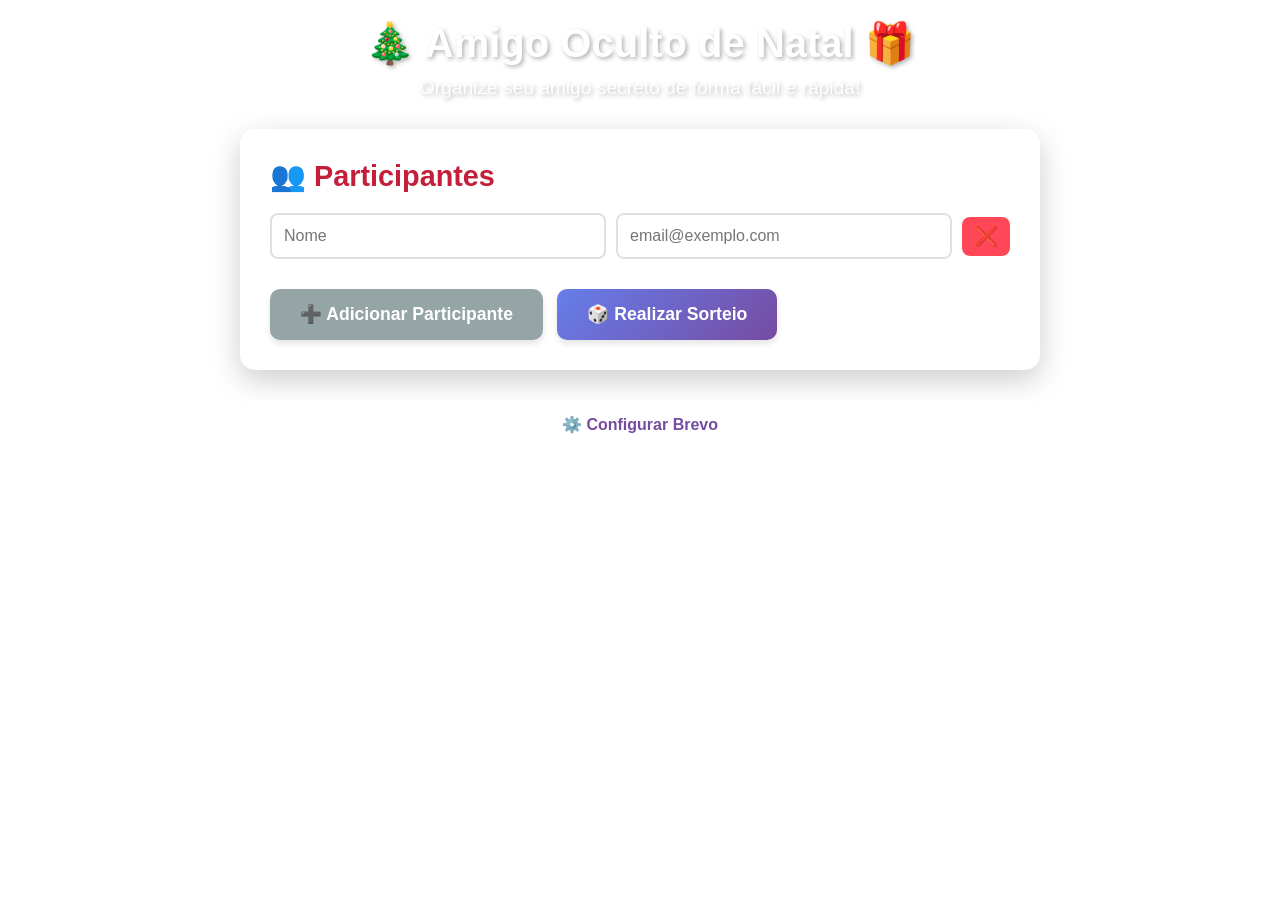
==== amigo-oculto-standalone.html @ e9dc9d1a "fix: Add configurable sender email to prevent Brevo rejection" ====
<!DOCTYPE html>
<html lang="pt-BR">
<head>
    <meta charset="UTF-8">
    <meta name="viewport" content="width=device-width, initial-scale=1.0">
    <title>🎅 Amigo Oculto Natal 2025</title>
    <style>
        * {
            margin: 0;
            padding: 0;
            box-sizing: border-box;
        }

        body {
            font-family: 'Segoe UI', Tahoma, Geneva, Verdana, sans-serif;
            background: linear-gradient(135deg, #667eea 0%, #764ba2 100%);
            min-height: 100vh;
            padding: 20px;
            background-image:
                radial-gradient(circle at 20% 50%, rgba(255, 255, 255, 0.1) 0%, transparent 50%),
                radial-gradient(circle at 80% 80%, rgba(255, 255, 255, 0.1) 0%, transparent 50%);
        }

        .container {
            max-width: 800px;
            margin: 0 auto;
        }

        header {
            text-align: center;
            color: white;
            margin-bottom: 30px;
            text-shadow: 2px 2px 4px rgba(0, 0, 0, 0.3);
        }

        header h1 {
            font-size: 2.5em;
            margin-bottom: 10px;
        }

        header p {
            font-size: 1.2em;
            opacity: 0.9;
        }

        .card {
            background: white;
            border-radius: 15px;
            padding: 30px;
            margin-bottom: 20px;
            box-shadow: 0 10px 30px rgba(0, 0, 0, 0.2);
        }

        .card h2 {
            color: #c41e3a;
            margin-bottom: 20px;
            font-size: 1.8em;
        }

        .info-text {
            color: #666;
            margin-bottom: 15px;
        }

        #participantes-lista {
            margin-bottom: 20px;
        }

        .participante-item {
            display: grid;
            grid-template-columns: 1fr 1fr auto;
            gap: 10px;
            margin-bottom: 10px;
            align-items: center;
        }

        .participante-item input {
            padding: 12px;
            border: 2px solid #e0e0e0;
            border-radius: 8px;
            font-size: 1em;
            transition: border-color 0.3s;
        }

        .participante-item input:focus {
            outline: none;
            border-color: #667eea;
        }

        .btn-remover {
            padding: 8px 12px;
            background: #ff4757;
            border: none;
            border-radius: 8px;
            cursor: pointer;
            font-size: 1.2em;
            transition: transform 0.2s;
        }

        .btn-remover:hover {
            transform: scale(1.1);
        }

        .btn {
            padding: 15px 30px;
            border: none;
            border-radius: 10px;
            font-size: 1.1em;
            font-weight: bold;
            cursor: pointer;
            margin-right: 10px;
            margin-top: 10px;
            transition: all 0.3s;
            box-shadow: 0 4px 6px rgba(0, 0, 0, 0.1);
        }

        .btn:hover {
            transform: translateY(-2px);
            box-shadow: 0 6px 12px rgba(0, 0, 0, 0.15);
        }

        .btn-primary {
            background: linear-gradient(135deg, #667eea 0%, #764ba2 100%);
            color: white;
        }

        .btn-secondary {
            background: #95a5a6;
            color: white;
        }

        .btn-success {
            background: linear-gradient(135deg, #11998e 0%, #38ef7d 100%);
            color: white;
        }

        #resultado-lista {
            background: #f8f9fa;
            border-radius: 10px;
            padding: 20px;
            margin-bottom: 20px;
        }

        .resultado-item {
            padding: 15px;
            margin-bottom: 10px;
            background: white;
            border-radius: 8px;
            border-left: 4px solid #c41e3a;
            box-shadow: 0 2px 4px rgba(0, 0, 0, 0.1);
        }

        .resultado-item strong {
            color: #c41e3a;
        }

        #status-lista {
            max-height: 400px;
            overflow-y: auto;
        }

        .status-item {
            padding: 10px;
            margin-bottom: 8px;
            border-radius: 8px;
            display: flex;
            align-items: center;
            gap: 10px;
        }

        .status-item.success {
            background: #d4edda;
            color: #155724;
        }

        .status-item.error {
            background: #f8d7da;
            color: #721c24;
        }

        .status-item.loading {
            background: #d1ecf1;
            color: #0c5460;
        }

        footer {
            margin-top: 30px;
            text-align: center;
        }

        details {
            background: rgba(255, 255, 255, 0.9);
            border-radius: 10px;
            padding: 15px;
        }

        summary {
            cursor: pointer;
            font-weight: bold;
            color: #764ba2;
            list-style: none;
        }

        summary::-webkit-details-marker {
            display: none;
        }

        .config-box {
            margin-top: 15px;
            text-align: left;
        }

        .config-box label {
            display: block;
            margin-bottom: 8px;
            font-weight: bold;
            color: #333;
        }

        .config-box input {
            width: 100%;
            padding: 12px;
            border: 2px solid #e0e0e0;
            border-radius: 8px;
            font-size: 1em;
        }

        .small-text {
            font-size: 0.85em;
            color: #666;
            margin-top: 10px;
        }

        .hidden {
            display: none;
        }

        .spinner {
            display: inline-block;
            width: 16px;
            height: 16px;
            border: 3px solid rgba(0, 0, 0, 0.1);
            border-radius: 50%;
            border-top-color: #667eea;
            animation: spin 1s ease-in-out infinite;
        }

        @keyframes spin {
            to { transform: rotate(360deg); }
        }

        @media (max-width: 600px) {
            .participante-item {
                grid-template-columns: 1fr;
            }

            header h1 {
                font-size: 2em;
            }

            .btn {
                width: 100%;
                margin-right: 0;
            }
        }
    </style>
</head>
<body>
    <div class="container">
        <header>
            <h1>🎄 Amigo Oculto de Natal 🎁</h1>
            <p>Organize seu amigo secreto de forma fácil e rápida!</p>
        </header>

        <section id="participantes-section" class="card">
            <h2>👥 Participantes</h2>
            <div id="participantes-lista">
                <div class="participante-item">
                    <input type="text" placeholder="Nome" class="input-nome" required>
                    <input type="email" placeholder="email@exemplo.com" class="input-email" required>
                    <button class="btn-remover" onclick="removerParticipante(this)">❌</button>
                </div>
            </div>
            <button id="btn-adicionar" class="btn btn-secondary" onclick="adicionarParticipante()">
                ➕ Adicionar Participante
            </button>
            <button id="btn-sortear" class="btn btn-primary" onclick="sortear()">
                🎲 Realizar Sorteio
            </button>
        </section>

        <section id="resultado-section" class="card hidden">
            <h2>🎯 Resultado do Sorteio</h2>
            <p class="info-text">Confira abaixo quem tirou quem:</p>
            <div id="resultado-lista"></div>
            <button id="btn-enviar" class="btn btn-success" onclick="enviarEmails()">
                📧 Enviar Emails para Todos
            </button>
            <button class="btn btn-secondary" onclick="novoSorteio()">
                🔄 Novo Sorteio
            </button>
        </section>

        <section id="status-section" class="card hidden">
            <h2>📬 Status do Envio</h2>
            <div id="status-lista"></div>
        </section>

        <footer>
            <details>
                <summary>⚙️ Configurar Brevo</summary>
                <div class="config-box">
                    <label for="brevo-api-key">Brevo API Key:</label>
                    <input type="text" id="brevo-api-key" placeholder="Cole sua API Key do Brevo aqui">

                    <label for="sender-email" style="margin-top: 15px;">Email Remetente (seu email validado no Brevo):</label>
                    <input type="email" id="sender-email" placeholder="seu-email@gmail.com">

                    <label for="sender-name" style="margin-top: 15px;">Nome do Remetente:</label>
                    <input type="text" id="sender-name" placeholder="Amigo Oculto de Natal" value="Amigo Oculto">

                    <p class="small-text">
                        <strong>Como configurar:</strong><br>
                        1. Acesse <a href="https://app.brevo.com/settings/keys/api" target="_blank">Brevo API Keys</a> e crie uma chave<br>
                        2. Use SEU email (o mesmo da conta Brevo) como remetente<br>
                        3. Tudo será salvo localmente no navegador
                    </p>
                </div>
            </details>
        </footer>
    </div>

    <script>
        // Estado global
        let participantes = [];
        let resultadoSorteio = [];

        // API Key do Brevo - Configurar na interface
        let BREVO_API_KEY = '';

        function adicionarParticipante() {
            const lista = document.getElementById('participantes-lista');
            const novoItem = document.createElement('div');
            novoItem.className = 'participante-item';
            novoItem.innerHTML = `
                <input type="text" placeholder="Nome" class="input-nome" required>
                <input type="email" placeholder="email@exemplo.com" class="input-email" required>
                <button class="btn-remover" onclick="removerParticipante(this)">❌</button>
            `;
            lista.appendChild(novoItem);
        }

        function removerParticipante(botao) {
            const lista = document.getElementById('participantes-lista');
            const items = lista.getElementsByClassName('participante-item');
            if (items.length > 1) {
                botao.parentElement.remove();
            } else {
                alert('Você precisa de pelo menos um participante!');
            }
        }

        function coletarParticipantes() {
            const items = document.querySelectorAll('.participante-item');
            const participantes = [];
            const emailsVistos = new Set();

            for (let item of items) {
                const nome = item.querySelector('.input-nome').value.trim();
                const email = item.querySelector('.input-email').value.trim().toLowerCase();

                if (!nome || !email) {
                    alert('Por favor, preencha todos os campos de nome e email!');
                    return null;
                }

                if (!validarEmail(email)) {
                    alert(`Email inválido: ${email}`);
                    return null;
                }

                if (emailsVistos.has(email)) {
                    alert(`Email duplicado: ${email}`);
                    return null;
                }

                emailsVistos.add(email);
                participantes.push({ nome, email });
            }

            if (participantes.length < 3) {
                alert('Você precisa de pelo menos 3 participantes para o amigo oculto!');
                return null;
            }

            return participantes;
        }

        function validarEmail(email) {
            const regex = /^[^\s@]+@[^\s@]+\.[^\s@]+$/;
            return regex.test(email);
        }

        function realizarSorteio(participantes) {
            const n = participantes.length;
            let tentativas = 0;
            const maxTentativas = 100;

            while (tentativas < maxTentativas) {
                const embaralhado = [...participantes];

                for (let i = embaralhado.length - 1; i > 0; i--) {
                    const j = Math.floor(Math.random() * (i + 1));
                    [embaralhado[i], embaralhado[j]] = [embaralhado[j], embaralhado[i]];
                }

                let valido = true;
                for (let i = 0; i < n; i++) {
                    if (participantes[i].email === embaralhado[i].email) {
                        valido = false;
                        break;
                    }
                }

                if (valido) {
                    const resultado = [];
                    for (let i = 0; i < n; i++) {
                        resultado.push({
                            pessoa: participantes[i],
                            amigoOculto: embaralhado[i]
                        });
                    }
                    return resultado;
                }

                tentativas++;
            }

            const resultado = [];
            for (let i = 0; i < n; i++) {
                resultado.push({
                    pessoa: participantes[i],
                    amigoOculto: participantes[(i + 1) % n]
                });
            }
            return resultado;
        }

        function sortear() {
            participantes = coletarParticipantes();
            if (!participantes) return;

            resultadoSorteio = realizarSorteio(participantes);
            exibirResultado();

            document.getElementById('participantes-section').classList.add('hidden');
            document.getElementById('resultado-section').classList.remove('hidden');
        }

        function exibirResultado() {
            const resultadoDiv = document.getElementById('resultado-lista');
            resultadoDiv.innerHTML = '';

            resultadoSorteio.forEach((par, index) => {
                const item = document.createElement('div');
                item.className = 'resultado-item';
                item.innerHTML = `
                    <strong>${par.pessoa.nome}</strong> (${par.pessoa.email})
                    → tirou →
                    <strong>${par.amigoOculto.nome}</strong>
                `;
                resultadoDiv.appendChild(item);
            });
        }

        function novoSorteio() {
            document.getElementById('resultado-section').classList.add('hidden');
            document.getElementById('status-section').classList.add('hidden');
            document.getElementById('participantes-section').classList.remove('hidden');
            resultadoSorteio = [];
        }

        function gerarEmailHTML(nomePessoa, nomeAmigoOculto) {
            return `
<!DOCTYPE html>
<html>
<head>
    <meta charset="UTF-8">
    <style>
        body {
            font-family: Arial, sans-serif;
            background: linear-gradient(135deg, #667eea 0%, #764ba2 100%);
            margin: 0;
            padding: 20px;
        }
        .container {
            max-width: 600px;
            margin: 0 auto;
            background: white;
            border-radius: 15px;
            padding: 40px;
            box-shadow: 0 10px 30px rgba(0, 0, 0, 0.2);
        }
        .header {
            text-align: center;
            margin-bottom: 30px;
        }
        .header h1 {
            color: #c41e3a;
            font-size: 2.5em;
            margin: 0;
        }
        .icon-line {
            font-size: 3em;
            margin: 20px 0;
        }
        .content {
            text-align: center;
            font-size: 1.2em;
            line-height: 1.6;
            color: #333;
        }
        .amigo-nome {
            font-size: 2em;
            color: #c41e3a;
            font-weight: bold;
            margin: 30px 0;
            padding: 20px;
            background: #f8f9fa;
            border-radius: 10px;
            border: 3px dashed #c41e3a;
        }
        .footer {
            margin-top: 40px;
            text-align: center;
            color: #666;
            font-size: 0.9em;
            border-top: 2px solid #f0f0f0;
            padding-top: 20px;
        }
        .decoracao {
            text-align: center;
            font-size: 2em;
            margin: 20px 0;
        }
    </style>
</head>
<body>
    <div class="container">
        <div class="header">
            <div class="icon-line">🎅 🎄 🎁</div>
            <h1>Amigo Oculto de Natal!</h1>
        </div>

        <div class="content">
            <p>Olá, <strong>${nomePessoa}</strong>!</p>
            <p>O sorteio do Amigo Oculto foi realizado!</p>
            <p>A pessoa que você tirou é:</p>

            <div class="amigo-nome">
                🎁 ${nomeAmigoOculto} 🎁
            </div>

            <p>Prepare um presente especial e mantenha o segredo!</p>
            <p>Boas festas e boa sorte! ✨</p>
        </div>

        <div class="decoracao">⭐ 🎄 ⭐ 🎄 ⭐</div>

        <div class="footer">
            <p>Este é um email automático do sistema de Amigo Oculto.</p>
            <p>Feliz Natal! 🎅</p>
        </div>
    </div>
</body>
</html>
            `;
        }

        async function enviarEmails() {
            // Pega a chave do campo ou do localStorage
            let apiKey = document.getElementById('brevo-api-key').value.trim();

            if (!apiKey) {
                apiKey = localStorage.getItem('brevo_api_key') || '';
            }

            if (!apiKey) {
                alert('⚠️ Por favor, configure sua API Key do Brevo antes de enviar os emails!\n\nClique em "Configurações Brevo API" no rodapé e cole sua chave.');
                return;
            }

            // Salva a chave para próximas vezes
            localStorage.setItem('brevo_api_key', apiKey);

            document.getElementById('status-section').classList.remove('hidden');
            const statusDiv = document.getElementById('status-lista');
            statusDiv.innerHTML = '';

            const btnEnviar = document.getElementById('btn-enviar');
            btnEnviar.disabled = true;
            btnEnviar.textContent = '📧 Enviando...';

            for (let par of resultadoSorteio) {
                const statusItem = document.createElement('div');
                statusItem.className = 'status-item loading';
                statusItem.innerHTML = `<span class="spinner"></span> Enviando para ${par.pessoa.nome}...`;
                statusDiv.appendChild(statusItem);

                try {
                    await enviarEmailBrevo(apiKey, par.pessoa, par.amigoOculto);
                    statusItem.className = 'status-item success';
                    statusItem.innerHTML = `✅ Email enviado com sucesso para ${par.pessoa.nome} (${par.pessoa.email})`;
                } catch (error) {
                    statusItem.className = 'status-item error';
                    statusItem.innerHTML = `❌ Erro ao enviar para ${par.pessoa.nome}: ${error.message}`;
                }

                await new Promise(resolve => setTimeout(resolve, 500));
            }

            btnEnviar.disabled = false;
            btnEnviar.textContent = '✅ Emails Enviados!';
        }

        async function enviarEmailBrevo(apiKey, pessoa, amigoOculto) {
            const emailHTML = gerarEmailHTML(pessoa.nome, amigoOculto.nome);

            // Pega email e nome do remetente configurados
            const senderEmail = document.getElementById('sender-email').value.trim() || localStorage.getItem('sender_email');
            const senderName = document.getElementById('sender-name').value.trim() || localStorage.getItem('sender_name') || 'Amigo Oculto';

            if (!senderEmail) {
                throw new Error('Configure o email remetente nas configurações!');
            }

            const payload = {
                sender: {
                    name: senderName,
                    email: senderEmail
                },
                to: [{
                    email: pessoa.email,
                    name: pessoa.nome
                }],
                subject: "🎅 Seu Amigo Oculto foi sorteado!",
                htmlContent: emailHTML
            };

            const response = await fetch('https://api.brevo.com/v3/smtp/email', {
                method: 'POST',
                headers: {
                    'accept': 'application/json',
                    'api-key': apiKey,
                    'content-type': 'application/json'
                },
                body: JSON.stringify(payload)
            });

            if (!response.ok) {
                const error = await response.json();
                throw new Error(error.message || 'Erro ao enviar email');
            }

            return response.json();
        }

        window.addEventListener('DOMContentLoaded', () => {
            console.log('🎄 App de Amigo Oculto carregado!');

            // Carrega configurações salvas
            const apiKeyInput = document.getElementById('brevo-api-key');
            const senderEmailInput = document.getElementById('sender-email');
            const senderNameInput = document.getElementById('sender-name');

            const savedKey = localStorage.getItem('brevo_api_key');
            const savedEmail = localStorage.getItem('sender_email');
            const savedName = localStorage.getItem('sender_name');

            if (apiKeyInput && savedKey) {
                apiKeyInput.value = savedKey;
                BREVO_API_KEY = savedKey;
            }

            if (senderEmailInput && savedEmail) {
                senderEmailInput.value = savedEmail;
            }

            if (senderNameInput && savedName) {
                senderNameInput.value = savedName;
            }

            // Salva quando o usuário digitar
            if (apiKeyInput) {
                apiKeyInput.addEventListener('blur', () => {
                    const newKey = apiKeyInput.value.trim();
                    if (newKey) {
                        localStorage.setItem('brevo_api_key', newKey);
                        BREVO_API_KEY = newKey;
                    }
                });
            }

            if (senderEmailInput) {
                senderEmailInput.addEventListener('blur', () => {
                    const email = senderEmailInput.value.trim();
                    if (email) localStorage.setItem('sender_email', email);
                });
            }

            if (senderNameInput) {
                senderNameInput.addEventListener('blur', () => {
                    const name = senderNameInput.value.trim();
                    if (name) localStorage.setItem('sender_name', name);
                });
            }
        });
    </script>
</body>
</html>
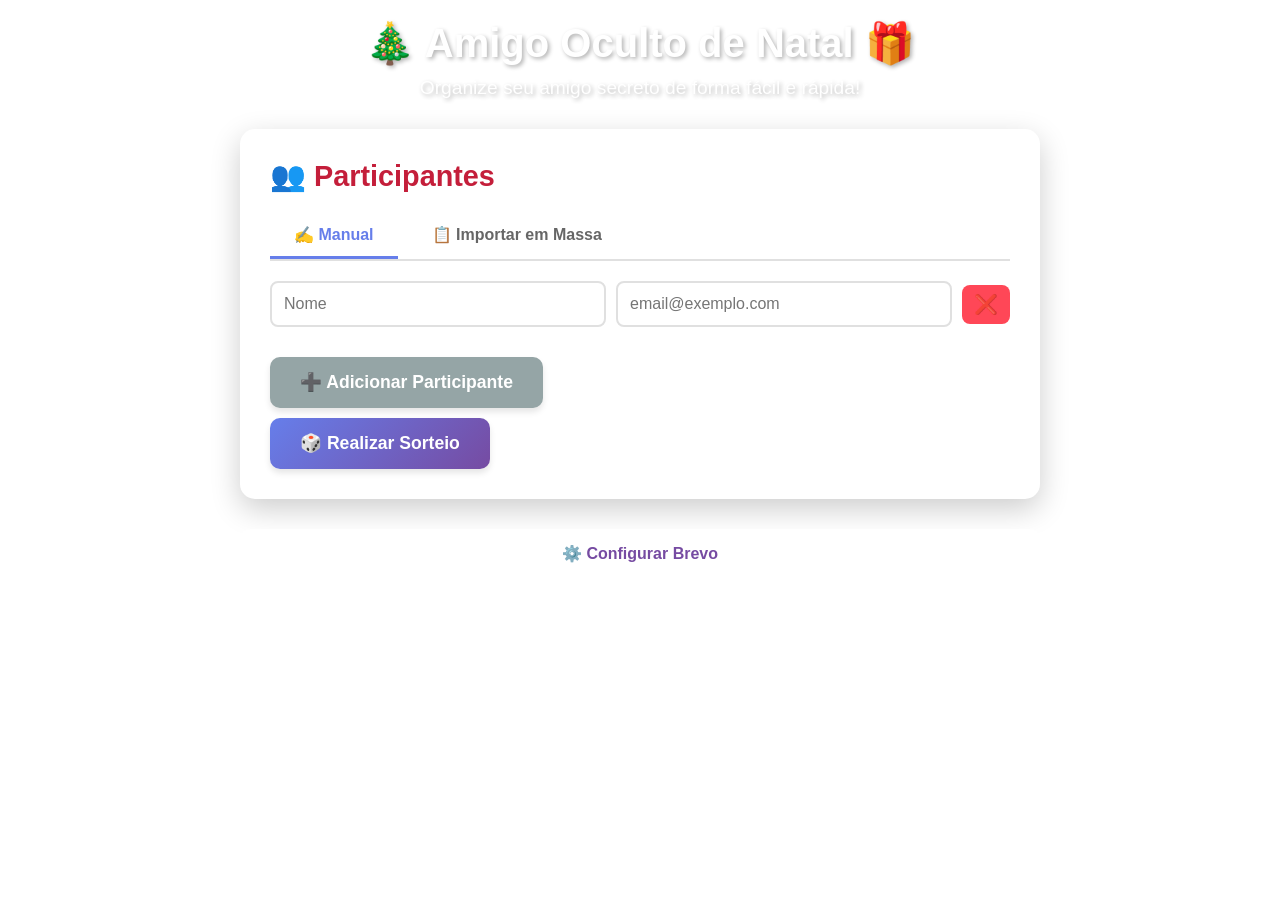
==== commit 065893b2: "feat: Add bulk import feature for participants - Add tabs to switch between manual and bulk import -" ====
--- a/amigo-oculto-standalone.html
+++ b/amigo-oculto-standalone.html
@@ -62,6 +62,67 @@
             margin-bottom: 15px;
         }
 
+        /* Abas */
+        .tabs {
+            display: flex;
+            gap: 10px;
+            margin-bottom: 20px;
+            border-bottom: 2px solid #e0e0e0;
+        }
+
+        .tab-btn {
+            padding: 12px 24px;
+            background: transparent;
+            border: none;
+            border-bottom: 3px solid transparent;
+            cursor: pointer;
+            font-size: 1em;
+            font-weight: 600;
+            color: #666;
+            transition: all 0.3s;
+        }
+
+        .tab-btn:hover {
+            color: #667eea;
+        }
+
+        .tab-btn.active {
+            color: #667eea;
+            border-bottom-color: #667eea;
+        }
+
+        .tab-content {
+            display: none;
+            animation: fadeIn 0.3s;
+        }
+
+        .tab-content.active {
+            display: block;
+        }
+
+        @keyframes fadeIn {
+            from { opacity: 0; transform: translateY(-10px); }
+            to { opacity: 1; transform: translateY(0); }
+        }
+
+        /* Importação em Massa */
+        #importacao-texto {
+            width: 100%;
+            padding: 15px;
+            border: 2px solid #e0e0e0;
+            border-radius: 8px;
+            font-size: 1em;
+            font-family: 'Courier New', monospace;
+            margin-bottom: 15px;
+            resize: vertical;
+            min-height: 200px;
+        }
+
+        #importacao-texto:focus {
+            outline: none;
+            border-color: #667eea;
+        }
+
         #participantes-lista {
             margin-bottom: 20px;
         }
@@ -274,16 +335,41 @@
 
         <section id="participantes-section" class="card">
             <h2>👥 Participantes</h2>
-            <div id="participantes-lista">
-                <div class="participante-item">
-                    <input type="text" placeholder="Nome" class="input-nome" required>
-                    <input type="email" placeholder="email@exemplo.com" class="input-email" required>
-                    <button class="btn-remover" onclick="removerParticipante(this)">❌</button>
+
+            <!-- Abas: Manual ou Em Massa -->
+            <div class="tabs">
+                <button class="tab-btn active" onclick="trocarAba('manual')">✍️ Manual</button>
+                <button class="tab-btn" onclick="trocarAba('massa')">📋 Importar em Massa</button>
+            </div>
+
+            <!-- Aba Manual -->
+            <div id="aba-manual" class="tab-content active">
+                <div id="participantes-lista">
+                    <div class="participante-item">
+                        <input type="text" placeholder="Nome" class="input-nome" required>
+                        <input type="email" placeholder="email@exemplo.com" class="input-email" required>
+                        <button class="btn-remover" onclick="removerParticipante(this)">❌</button>
+                    </div>
                 </div>
+                <button id="btn-adicionar" class="btn btn-secondary" onclick="adicionarParticipante()">
+                    ➕ Adicionar Participante
+                </button>
             </div>
-            <button id="btn-adicionar" class="btn btn-secondary" onclick="adicionarParticipante()">
-                ➕ Adicionar Participante
-            </button>
+
+            <!-- Aba Importar em Massa -->
+            <div id="aba-massa" class="tab-content">
+                <p class="info-text">
+                    Cole a lista de participantes abaixo. Use um dos formatos:<br>
+                    <strong>Formato 1:</strong> email@exemplo.com, Nome Completo<br>
+                    <strong>Formato 2:</strong> Nome Completo, email@exemplo.com<br>
+                    (Um participante por linha)
+                </p>
+                <textarea id="importacao-texto" placeholder="email@exemplo.com, João Silva&#10;maria@exemplo.com, Maria Santos&#10;pedro@exemplo.com, Pedro Oliveira" rows="10"></textarea>
+                <button class="btn btn-success" onclick="importarEmMassa()">
+                    📥 Importar Participantes
+                </button>
+            </div>
+
             <button id="btn-sortear" class="btn btn-primary" onclick="sortear()">
                 🎲 Realizar Sorteio
             </button>
@@ -357,6 +443,92 @@
                 botao.parentElement.remove();
             } else {
                 alert('Você precisa de pelo menos um participante!');
+            }
+        }
+
+        // Trocar entre abas
+        function trocarAba(aba) {
+            // Remove active de todos os botões e conteúdos
+            document.querySelectorAll('.tab-btn').forEach(btn => btn.classList.remove('active'));
+            document.querySelectorAll('.tab-content').forEach(content => content.classList.remove('active'));
+
+            // Ativa a aba selecionada
+            if (aba === 'manual') {
+                document.querySelector('.tab-btn:nth-child(1)').classList.add('active');
+                document.getElementById('aba-manual').classList.add('active');
+            } else {
+                document.querySelector('.tab-btn:nth-child(2)').classList.add('active');
+                document.getElementById('aba-massa').classList.add('active');
+            }
+        }
+
+        // Importar participantes em massa
+        function importarEmMassa() {
+            const texto = document.getElementById('importacao-texto').value.trim();
+
+            if (!texto) {
+                alert('Por favor, cole a lista de participantes no campo de texto!');
+                return;
+            }
+
+            const linhas = texto.split('\n').filter(linha => linha.trim());
+            const lista = document.getElementById('participantes-lista');
+
+            // Limpa a lista atual
+            lista.innerHTML = '';
+
+            let importados = 0;
+            let erros = [];
+
+            linhas.forEach((linha, index) => {
+                const partes = linha.split(',').map(p => p.trim());
+
+                if (partes.length !== 2) {
+                    erros.push(`Linha ${index + 1}: formato inválido (use: email, nome ou nome, email)`);
+                    return;
+                }
+
+                let nome, email;
+
+                // Detecta qual é o email (contém @)
+                if (partes[0].includes('@')) {
+                    email = partes[0];
+                    nome = partes[1];
+                } else if (partes[1].includes('@')) {
+                    nome = partes[0];
+                    email = partes[1];
+                } else {
+                    erros.push(`Linha ${index + 1}: nenhum email válido encontrado`);
+                    return;
+                }
+
+                // Valida email
+                if (!validarEmail(email)) {
+                    erros.push(`Linha ${index + 1}: email inválido (${email})`);
+                    return;
+                }
+
+                // Adiciona participante
+                const novoItem = document.createElement('div');
+                novoItem.className = 'participante-item';
+                novoItem.innerHTML = `
+                    <input type="text" placeholder="Nome" class="input-nome" value="${nome}" required>
+                    <input type="email" placeholder="email@exemplo.com" class="input-email" value="${email}" required>
+                    <button class="btn-remover" onclick="removerParticipante(this)">❌</button>
+                `;
+                lista.appendChild(novoItem);
+                importados++;
+            });
+
+            // Mostra resultado
+            if (importados > 0) {
+                alert(`✅ ${importados} participante(s) importado(s) com sucesso!${erros.length > 0 ? '\n\n⚠️ Erros:\n' + erros.join('\n') : ''}`);
+                // Volta para aba manual para ver os participantes
+                trocarAba('manual');
+                // Limpa o textarea
+                document.getElementById('importacao-texto').value = '';
+            } else {
+                alert('❌ Nenhum participante foi importado.\n\nErros:\n' + erros.join('\n'));
             }
         }
 
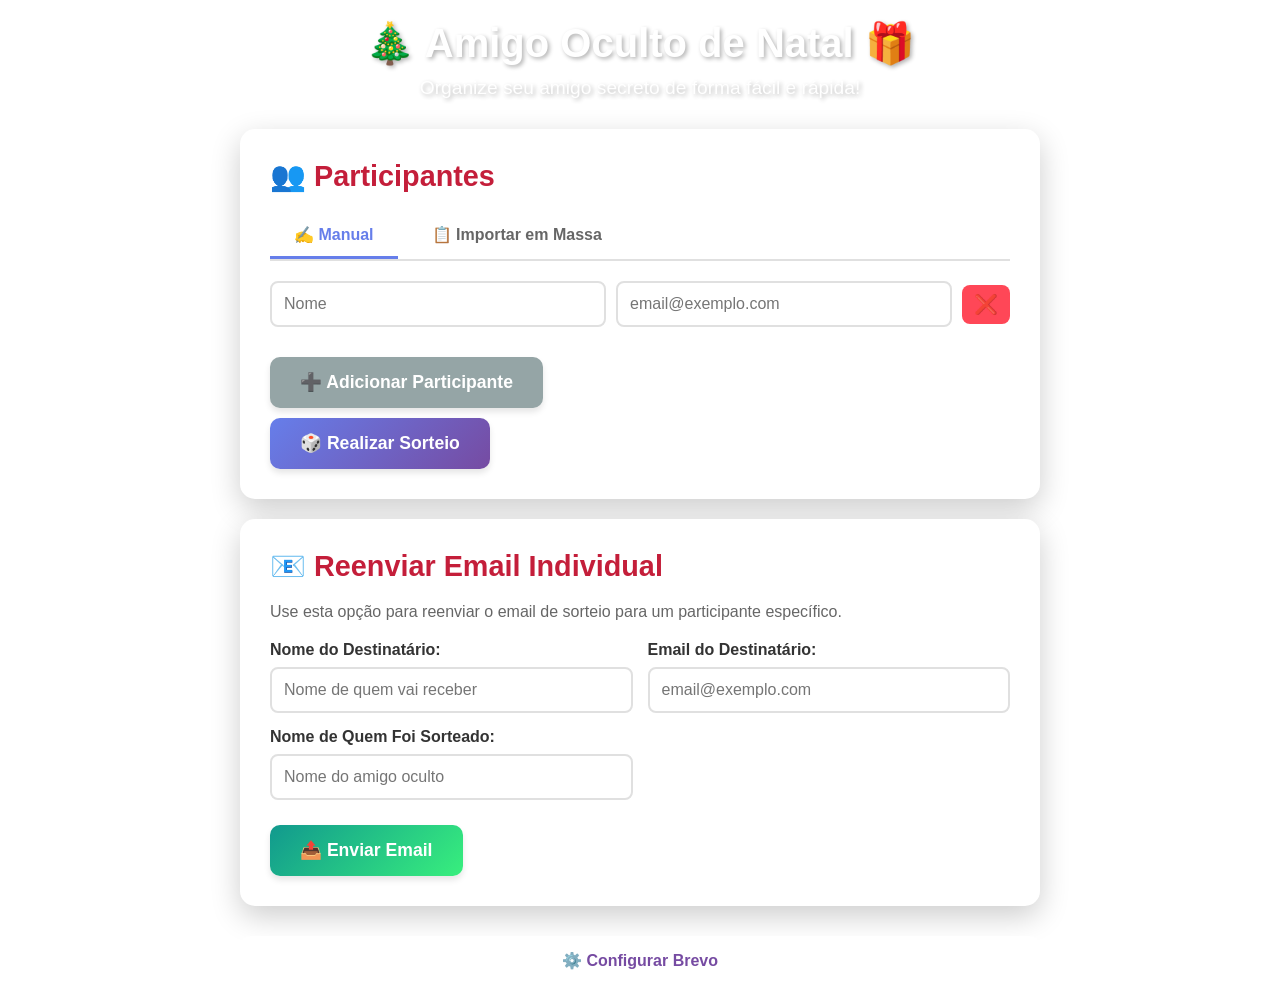
==== commit 06728298: "feat: Add individual email resend functionality - Add new section for resending emails to specific p" ====
--- a/amigo-oculto-standalone.html
+++ b/amigo-oculto-standalone.html
@@ -292,6 +292,42 @@
             margin-top: 10px;
         }
 
+        /* Reenvio Individual */
+        .reenvio-form {
+            margin-top: 20px;
+        }
+
+        .form-row {
+            display: grid;
+            grid-template-columns: 1fr 1fr;
+            gap: 15px;
+            margin-bottom: 15px;
+        }
+
+        .form-group {
+            display: flex;
+            flex-direction: column;
+        }
+
+        .form-group label {
+            font-weight: 600;
+            margin-bottom: 8px;
+            color: #333;
+        }
+
+        .form-group input {
+            padding: 12px;
+            border: 2px solid #e0e0e0;
+            border-radius: 8px;
+            font-size: 1em;
+            transition: border-color 0.3s;
+        }
+
+        .form-group input:focus {
+            outline: none;
+            border-color: #667eea;
+        }
+
         .hidden {
             display: none;
         }
@@ -322,6 +358,10 @@
             .btn {
                 width: 100%;
                 margin-right: 0;
+            }
+
+            .form-row {
+                grid-template-columns: 1fr;
             }
         }
     </style>
@@ -392,6 +432,38 @@
             <div id="status-lista"></div>
         </section>
 
+        <!-- Seção 4: Reenviar Email Individual -->
+        <section id="reenvio-section" class="card">
+            <h2>📧 Reenviar Email Individual</h2>
+            <p class="info-text">
+                Use esta opção para reenviar o email de sorteio para um participante específico.
+            </p>
+
+            <div class="reenvio-form">
+                <div class="form-row">
+                    <div class="form-group">
+                        <label for="reenvio-nome-destinatario">Nome do Destinatário:</label>
+                        <input type="text" id="reenvio-nome-destinatario" placeholder="Nome de quem vai receber">
+                    </div>
+                    <div class="form-group">
+                        <label for="reenvio-email-destinatario">Email do Destinatário:</label>
+                        <input type="email" id="reenvio-email-destinatario" placeholder="email@exemplo.com">
+                    </div>
+                </div>
+
+                <div class="form-row">
+                    <div class="form-group">
+                        <label for="reenvio-nome-sorteado">Nome de Quem Foi Sorteado:</label>
+                        <input type="text" id="reenvio-nome-sorteado" placeholder="Nome do amigo oculto">
+                    </div>
+                </div>
+
+                <button class="btn btn-success" onclick="reenviarEmailIndividual()">
+                    📤 Enviar Email
+                </button>
+            </div>
+        </section>
+
         <footer>
             <details>
                 <summary>⚙️ Configurar Brevo</summary>
@@ -464,72 +536,117 @@
 
         // Importar participantes em massa
         function importarEmMassa() {
-            const texto = document.getElementById('importacao-texto').value.trim();
-
-            if (!texto) {
-                alert('Por favor, cole a lista de participantes no campo de texto!');
-                return;
-            }
-
-            const linhas = texto.split('\n').filter(linha => linha.trim());
-            const lista = document.getElementById('participantes-lista');
-
-            // Limpa a lista atual
-            lista.innerHTML = '';
-
-            let importados = 0;
-            let erros = [];
-
-            linhas.forEach((linha, index) => {
-                const partes = linha.split(',').map(p => p.trim());
-
-                if (partes.length !== 2) {
-                    erros.push(`Linha ${index + 1}: formato inválido (use: email, nome ou nome, email)`);
+            try {
+                const textoElement = document.getElementById('importacao-texto');
+                if (!textoElement) {
+                    alert('Erro: Campo de texto não encontrado!');
                     return;
                 }
 
-                let nome, email;
-
-                // Detecta qual é o email (contém @)
-                if (partes[0].includes('@')) {
-                    email = partes[0];
-                    nome = partes[1];
-                } else if (partes[1].includes('@')) {
-                    nome = partes[0];
-                    email = partes[1];
+                const texto = textoElement.value.trim();
+
+                if (!texto) {
+                    alert('Por favor, cole a lista de participantes no campo de texto!');
+                    return;
+                }
+
+                const linhas = texto.split('\n').filter(linha => linha.trim());
+
+                if (linhas.length === 0) {
+                    alert('Nenhuma linha válida encontrada!');
+                    return;
+                }
+
+                const lista = document.getElementById('participantes-lista');
+                if (!lista) {
+                    alert('Erro: Lista de participantes não encontrada!');
+                    return;
+                }
+
+                // Limpa a lista atual
+                lista.innerHTML = '';
+
+                let importados = 0;
+                let erros = [];
+
+                linhas.forEach((linha, index) => {
+                    // Remove espaços extras e quebras de linha
+                    linha = linha.trim();
+
+                    // Tenta separar por vírgula ou ponto e vírgula
+                    let partes = linha.includes(',') ? linha.split(',') : linha.split(';');
+                    partes = partes.map(p => p.trim()).filter(p => p);
+
+                    if (partes.length < 2) {
+                        erros.push(`Linha ${index + 1}: formato inválido - precisa ter nome e email separados por vírgula`);
+                        return;
+                    }
+
+                    // Pega apenas as duas primeiras partes (ignora vírgulas extras)
+                    let nome, email;
+
+                    // Detecta qual é o email (contém @)
+                    if (partes[0].includes('@')) {
+                        email = partes[0];
+                        nome = partes[1];
+                    } else if (partes[1].includes('@')) {
+                        nome = partes[0];
+                        email = partes[1];
+                    } else {
+                        erros.push(`Linha ${index + 1}: nenhum email válido encontrado`);
+                        return;
+                    }
+
+                    // Valida email
+                    if (!validarEmail(email)) {
+                        erros.push(`Linha ${index + 1}: email inválido (${email})`);
+                        return;
+                    }
+
+                    if (!nome) {
+                        erros.push(`Linha ${index + 1}: nome vazio`);
+                        return;
+                    }
+
+                    // Adiciona participante
+                    const novoItem = document.createElement('div');
+                    novoItem.className = 'participante-item';
+                    novoItem.innerHTML = `
+                        <input type="text" placeholder="Nome" class="input-nome" value="${escapeHtml(nome)}" required>
+                        <input type="email" placeholder="email@exemplo.com" class="input-email" value="${escapeHtml(email)}" required>
+                        <button class="btn-remover" onclick="removerParticipante(this)">❌</button>
+                    `;
+                    lista.appendChild(novoItem);
+                    importados++;
+                });
+
+                // Mostra resultado
+                if (importados > 0) {
+                    let mensagem = `✅ ${importados} participante(s) importado(s) com sucesso!`;
+                    if (erros.length > 0) {
+                        mensagem += '\n\n⚠️ Avisos:\n' + erros.join('\n');
+                    }
+                    alert(mensagem);
+
+                    // Volta para aba manual para ver os participantes
+                    trocarAba('manual');
+
+                    // Limpa o textarea
+                    document.getElementById('importacao-texto').value = '';
                 } else {
-                    erros.push(`Linha ${index + 1}: nenhum email válido encontrado`);
-                    return;
-                }
-
-                // Valida email
-                if (!validarEmail(email)) {
-                    erros.push(`Linha ${index + 1}: email inválido (${email})`);
-                    return;
-                }
-
-                // Adiciona participante
-                const novoItem = document.createElement('div');
-                novoItem.className = 'participante-item';
-                novoItem.innerHTML = `
-                    <input type="text" placeholder="Nome" class="input-nome" value="${nome}" required>
-                    <input type="email" placeholder="email@exemplo.com" class="input-email" value="${email}" required>
-                    <button class="btn-remover" onclick="removerParticipante(this)">❌</button>
-                `;
-                lista.appendChild(novoItem);
-                importados++;
-            });
-
-            // Mostra resultado
-            if (importados > 0) {
-                alert(`✅ ${importados} participante(s) importado(s) com sucesso!${erros.length > 0 ? '\n\n⚠️ Erros:\n' + erros.join('\n') : ''}`);
-                // Volta para aba manual para ver os participantes
-                trocarAba('manual');
-                // Limpa o textarea
-                document.getElementById('importacao-texto').value = '';
-            } else {
-                alert('❌ Nenhum participante foi importado.\n\nErros:\n' + erros.join('\n'));
-            }
+                    alert('❌ Nenhum participante foi importado.\n\nErros:\n' + erros.join('\n'));
+                }
+            } catch (error) {
+                alert('Erro ao importar participantes: ' + error.message);
+                console.error('Erro na importação:', error);
+            }
+        }
+
+        // Função auxiliar para escapar HTML
+        function escapeHtml(text) {
+            const div = document.createElement('div');
+            div.textContent = text;
+            return div.innerHTML;
         }
 
         function coletarParticipantes() {
@@ -837,6 +954,78 @@
             return response.json();
         }
 
+        // Reenviar email individual
+        async function reenviarEmailIndividual() {
+            try {
+                // Coleta dados do formulário
+                const nomeDestinatario = document.getElementById('reenvio-nome-destinatario').value.trim();
+                const emailDestinatario = document.getElementById('reenvio-email-destinatario').value.trim();
+                const nomeSorteado = document.getElementById('reenvio-nome-sorteado').value.trim();
+
+                // Validações
+                if (!nomeDestinatario || !emailDestinatario || !nomeSorteado) {
+                    alert('⚠️ Por favor, preencha todos os campos!');
+                    return;
+                }
+
+                if (!validarEmail(emailDestinatario)) {
+                    alert('⚠️ Email do destinatário inválido!');
+                    return;
+                }
+
+                // Pega a API Key
+                let apiKey = document.getElementById('brevo-api-key').value.trim();
+                if (!apiKey) {
+                    apiKey = localStorage.getItem('brevo_api_key') || '';
+                }
+
+                if (!apiKey) {
+                    alert('⚠️ Por favor, configure sua API Key do Brevo antes de enviar!\n\nClique em "Configurar Brevo" no rodapé.');
+                    return;
+                }
+
+                // Confirma antes de enviar
+                const confirmacao = confirm(
+                    `Confirma o envio do email?\n\n` +
+                    `Para: ${nomeDestinatario} (${emailDestinatario})\n` +
+                    `Amigo Oculto: ${nomeSorteado}`
+                );
+
+                if (!confirmacao) return;
+
+                // Desabilita botão durante envio
+                const btnEnviar = event.target;
+                btnEnviar.disabled = true;
+                btnEnviar.textContent = '📤 Enviando...';
+
+                // Cria objetos para envio
+                const pessoa = { nome: nomeDestinatario, email: emailDestinatario };
+                const amigoOculto = { nome: nomeSorteado };
+
+                // Envia email
+                await enviarEmailBrevo(apiKey, pessoa, amigoOculto);
+
+                alert(`✅ Email enviado com sucesso para ${nomeDestinatario}!`);
+
+                // Limpa os campos
+                document.getElementById('reenvio-nome-destinatario').value = '';
+                document.getElementById('reenvio-email-destinatario').value = '';
+                document.getElementById('reenvio-nome-sorteado').value = '';
+
+                btnEnviar.disabled = false;
+                btnEnviar.textContent = '📤 Enviar Email';
+
+            } catch (error) {
+                alert(`❌ Erro ao enviar email: ${error.message}`);
+                console.error('Erro no reenvio:', error);
+
+                // Reabilita botão em caso de erro
+                const btnEnviar = event.target;
+                btnEnviar.disabled = false;
+                btnEnviar.textContent = '📤 Enviar Email';
+            }
+        }
+
         window.addEventListener('DOMContentLoaded', () => {
             console.log('🎄 App de Amigo Oculto carregado!');
 
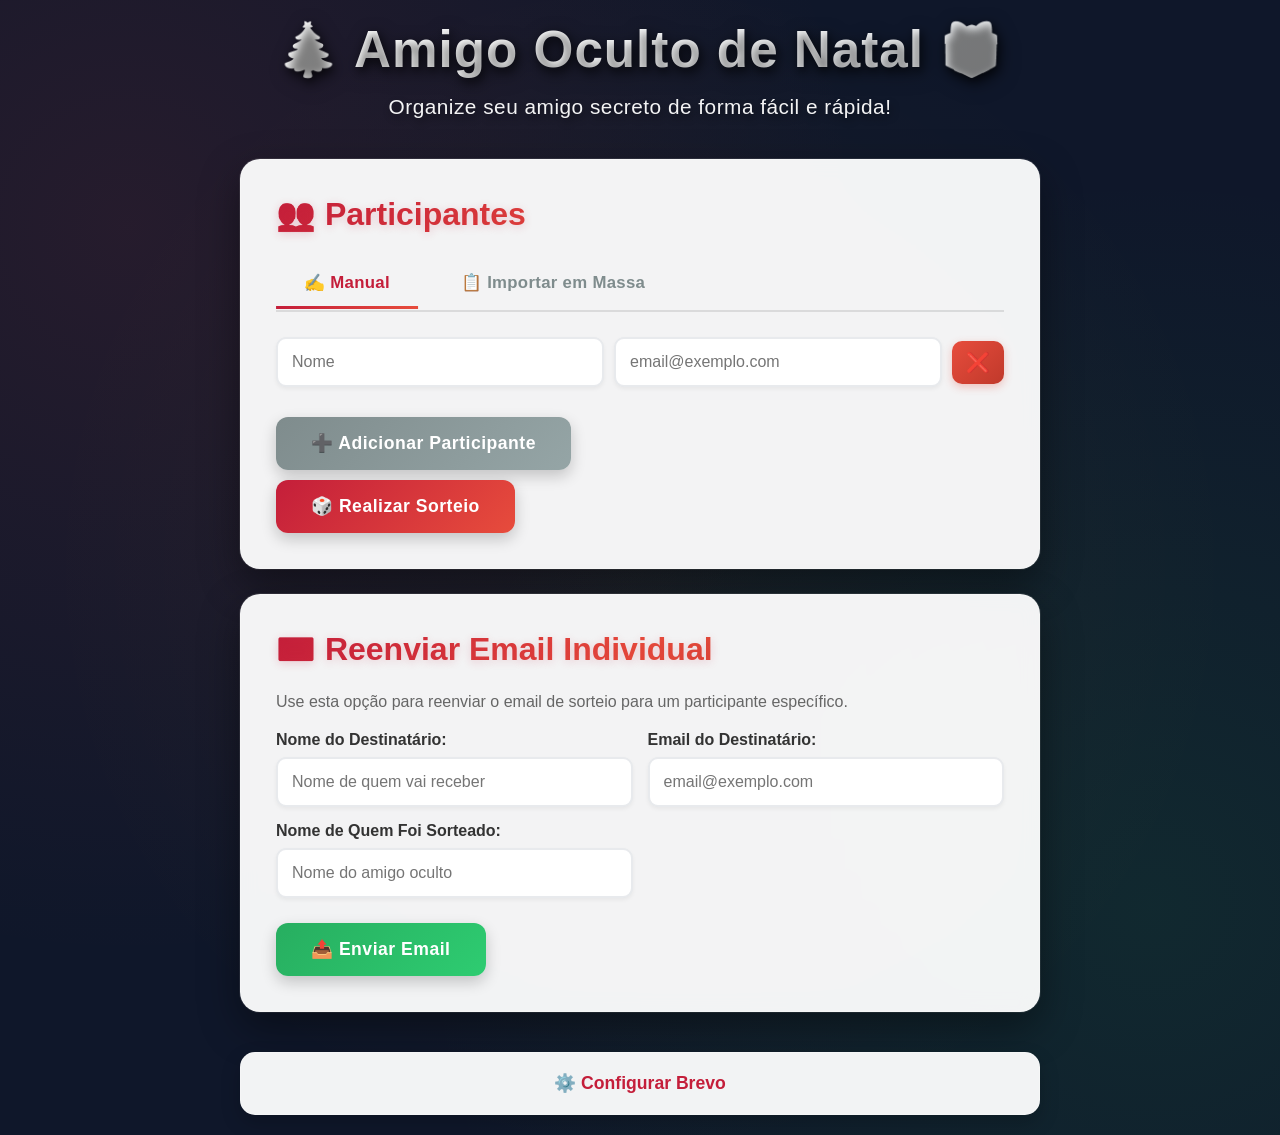
==== commit 1e2c556f: "feat: Complete visual redesign with modern Christmas theme - Dark navy background (#0f172a) with fes" ====
--- a/amigo-oculto-standalone.html
+++ b/amigo-oculto-standalone.html
@@ -13,12 +13,35 @@
 
         body {
             font-family: 'Segoe UI', Tahoma, Geneva, Verdana, sans-serif;
-            background: linear-gradient(135deg, #667eea 0%, #764ba2 100%);
+            background: #0f172a;
+            background-image:
+                radial-gradient(circle at 10% 20%, rgba(239, 68, 68, 0.1) 0%, transparent 50%),
+                radial-gradient(circle at 90% 80%, rgba(34, 197, 94, 0.1) 0%, transparent 50%),
+                radial-gradient(circle at 50% 50%, rgba(251, 191, 36, 0.05) 0%, transparent 70%);
             min-height: 100vh;
             padding: 20px;
-            background-image:
-                radial-gradient(circle at 20% 50%, rgba(255, 255, 255, 0.1) 0%, transparent 50%),
-                radial-gradient(circle at 80% 80%, rgba(255, 255, 255, 0.1) 0%, transparent 50%);
+            position: relative;
+            overflow-x: hidden;
+        }
+
+        /* Neve caindo - efeito decorativo */
+        body::before {
+            content: "❄️ ❄️ ❄️ ❄️ ❄️ ❄️ ❄️ ❄️ ❄️ ❄️";
+            position: fixed;
+            top: -50px;
+            left: 0;
+            right: 0;
+            font-size: 20px;
+            color: rgba(255, 255, 255, 0.3);
+            text-align: justify;
+            animation: snow 20s linear infinite;
+            pointer-events: none;
+            z-index: 1;
+        }
+
+        @keyframes snow {
+            0% { transform: translateY(-50px); }
+            100% { transform: translateY(100vh); }
         }
 
         .container {
@@ -29,32 +52,60 @@
         header {
             text-align: center;
             color: white;
-            margin-bottom: 30px;
-            text-shadow: 2px 2px 4px rgba(0, 0, 0, 0.3);
+            margin-bottom: 40px;
+            text-shadow: 2px 4px 8px rgba(0, 0, 0, 0.5);
+            position: relative;
+            z-index: 2;
         }
 
         header h1 {
-            font-size: 2.5em;
-            margin-bottom: 10px;
+            font-size: 3.2em;
+            margin-bottom: 15px;
+            font-weight: 800;
+            background: linear-gradient(135deg, #ffffff 0%, #f8f9fa 50%, #e9ecef 100%);
+            -webkit-background-clip: text;
+            -webkit-text-fill-color: transparent;
+            background-clip: text;
+            filter: drop-shadow(2px 4px 8px rgba(0, 0, 0, 0.5));
+            letter-spacing: 1px;
         }
 
         header p {
-            font-size: 1.2em;
-            opacity: 0.9;
+            font-size: 1.3em;
+            opacity: 0.95;
+            font-weight: 300;
+            letter-spacing: 0.5px;
         }
 
         .card {
-            background: white;
-            border-radius: 15px;
-            padding: 30px;
-            margin-bottom: 20px;
-            box-shadow: 0 10px 30px rgba(0, 0, 0, 0.2);
+            background: rgba(255, 255, 255, 0.95);
+            backdrop-filter: blur(10px);
+            border-radius: 20px;
+            padding: 35px;
+            margin-bottom: 25px;
+            box-shadow: 0 15px 40px rgba(0, 0, 0, 0.4),
+                        0 0 0 1px rgba(255, 255, 255, 0.1);
+            border: 1px solid rgba(255, 255, 255, 0.2);
+            transition: transform 0.3s, box-shadow 0.3s;
+            position: relative;
+            z-index: 2;
+        }
+
+        .card:hover {
+            transform: translateY(-5px);
+            box-shadow: 0 20px 50px rgba(0, 0, 0, 0.5),
+                        0 0 0 1px rgba(255, 255, 255, 0.2);
         }
 
         .card h2 {
-            color: #c41e3a;
-            margin-bottom: 20px;
-            font-size: 1.8em;
+            background: linear-gradient(135deg, #c41e3a 0%, #e74c3c 50%, #c0392b 100%);
+            -webkit-background-clip: text;
+            -webkit-text-fill-color: transparent;
+            background-clip: text;
+            margin-bottom: 25px;
+            font-size: 2em;
+            font-weight: 700;
+            text-shadow: 0 2px 10px rgba(196, 30, 58, 0.2);
         }
 
         .info-text {
@@ -65,30 +116,51 @@
         /* Abas */
         .tabs {
             display: flex;
-            gap: 10px;
-            margin-bottom: 20px;
-            border-bottom: 2px solid #e0e0e0;
+            gap: 15px;
+            margin-bottom: 25px;
+            border-bottom: 2px solid rgba(0, 0, 0, 0.1);
         }
 
         .tab-btn {
-            padding: 12px 24px;
+            padding: 14px 28px;
             background: transparent;
             border: none;
             border-bottom: 3px solid transparent;
             cursor: pointer;
-            font-size: 1em;
-            font-weight: 600;
-            color: #666;
-            transition: all 0.3s;
+            font-size: 1.05em;
+            font-weight: 700;
+            color: #7f8c8d;
+            transition: all 0.3s ease;
+            position: relative;
+            letter-spacing: 0.3px;
+        }
+
+        .tab-btn::after {
+            content: '';
+            position: absolute;
+            bottom: -2px;
+            left: 50%;
+            width: 0;
+            height: 3px;
+            background: linear-gradient(90deg, #c41e3a 0%, #e74c3c 100%);
+            transform: translateX(-50%);
+            transition: width 0.3s ease;
         }
 
         .tab-btn:hover {
-            color: #667eea;
+            color: #c41e3a;
+        }
+
+        .tab-btn:hover::after {
+            width: 80%;
         }
 
         .tab-btn.active {
-            color: #667eea;
-            border-bottom-color: #667eea;
+            color: #c41e3a;
+        }
+
+        .tab-btn.active::after {
+            width: 100%;
         }
 
         .tab-content {
@@ -108,21 +180,31 @@
         /* Importação em Massa */
         #importacao-texto {
             width: 100%;
-            padding: 15px;
-            border: 2px solid #e0e0e0;
-            border-radius: 8px;
+            padding: 16px;
+            border: 2px solid #e8eaed;
+            border-radius: 12px;
             font-size: 1em;
             font-family: 'Courier New', monospace;
             margin-bottom: 15px;
             resize: vertical;
-            min-height: 200px;
+            min-height: 220px;
+            transition: all 0.3s ease;
+            background: #f8f9fa;
+            box-shadow: inset 0 2px 4px rgba(0, 0, 0, 0.05);
         }
 
         #importacao-texto:focus {
             outline: none;
-            border-color: #667eea;
-        }
-
+            border-color: #c41e3a;
+            background: #ffffff;
+            box-shadow: 0 0 0 3px rgba(196, 30, 58, 0.1), inset 0 2px 4px rgba(0, 0, 0, 0.05);
+        }
+
+        #importacao-texto:hover {
+            border-color: #d1d5db;
+        }
+
+        /* Participantes */
         #participantes-lista {
             margin-bottom: 20px;
         }
@@ -136,130 +218,216 @@
         }
 
         .participante-item input {
-            padding: 12px;
-            border: 2px solid #e0e0e0;
-            border-radius: 8px;
+            padding: 14px;
+            border: 2px solid #e8eaed;
+            border-radius: 10px;
             font-size: 1em;
-            transition: border-color 0.3s;
+            transition: all 0.3s ease;
+            background: #ffffff;
+            box-shadow: 0 2px 4px rgba(0, 0, 0, 0.05);
         }
 
         .participante-item input:focus {
             outline: none;
-            border-color: #667eea;
+            border-color: #c41e3a;
+            box-shadow: 0 0 0 3px rgba(196, 30, 58, 0.1), 0 2px 8px rgba(0, 0, 0, 0.1);
+            transform: translateY(-1px);
+        }
+
+        .participante-item input:hover {
+            border-color: #d1d5db;
         }
 
         .btn-remover {
-            padding: 8px 12px;
-            background: #ff4757;
+            padding: 10px 14px;
+            background: linear-gradient(135deg, #e74c3c 0%, #c0392b 100%);
             border: none;
-            border-radius: 8px;
+            border-radius: 10px;
             cursor: pointer;
             font-size: 1.2em;
-            transition: transform 0.2s;
+            transition: all 0.3s ease;
+            box-shadow: 0 3px 8px rgba(231, 76, 60, 0.3);
         }
 
         .btn-remover:hover {
-            transform: scale(1.1);
-        }
-
+            transform: scale(1.15);
+            box-shadow: 0 5px 15px rgba(231, 76, 60, 0.5);
+        }
+
+        .btn-remover:active {
+            transform: scale(1.05);
+        }
+
+        /* Botões */
         .btn {
-            padding: 15px 30px;
+            padding: 16px 35px;
             border: none;
-            border-radius: 10px;
+            border-radius: 12px;
             font-size: 1.1em;
-            font-weight: bold;
+            font-weight: 700;
             cursor: pointer;
             margin-right: 10px;
             margin-top: 10px;
-            transition: all 0.3s;
-            box-shadow: 0 4px 6px rgba(0, 0, 0, 0.1);
+            transition: all 0.3s ease;
+            box-shadow: 0 6px 15px rgba(0, 0, 0, 0.2);
+            position: relative;
+            overflow: hidden;
+            letter-spacing: 0.5px;
+        }
+
+        .btn::before {
+            content: '';
+            position: absolute;
+            top: 50%;
+            left: 50%;
+            width: 0;
+            height: 0;
+            border-radius: 50%;
+            background: rgba(255, 255, 255, 0.2);
+            transform: translate(-50%, -50%);
+            transition: width 0.6s, height 0.6s;
+        }
+
+        .btn:hover::before {
+            width: 300px;
+            height: 300px;
         }
 
         .btn:hover {
-            transform: translateY(-2px);
-            box-shadow: 0 6px 12px rgba(0, 0, 0, 0.15);
+            transform: translateY(-3px);
+            box-shadow: 0 10px 25px rgba(0, 0, 0, 0.3);
+        }
+
+        .btn:active {
+            transform: translateY(-1px);
+            box-shadow: 0 5px 15px rgba(0, 0, 0, 0.2);
         }
 
         .btn-primary {
-            background: linear-gradient(135deg, #667eea 0%, #764ba2 100%);
+            background: linear-gradient(135deg, #c41e3a 0%, #e74c3c 100%);
             color: white;
         }
 
+        .btn-primary:hover {
+            background: linear-gradient(135deg, #a01729 0%, #c0392b 100%);
+        }
+
         .btn-secondary {
-            background: #95a5a6;
+            background: linear-gradient(135deg, #7f8c8d 0%, #95a5a6 100%);
             color: white;
         }
 
+        .btn-secondary:hover {
+            background: linear-gradient(135deg, #6c7a7b 0%, #7f8c8d 100%);
+        }
+
         .btn-success {
-            background: linear-gradient(135deg, #11998e 0%, #38ef7d 100%);
+            background: linear-gradient(135deg, #27ae60 0%, #2ecc71 100%);
             color: white;
         }
 
+        .btn-success:hover {
+            background: linear-gradient(135deg, #1e8449 0%, #27ae60 100%);
+        }
+
+        /* Resultado */
         #resultado-lista {
-            background: #f8f9fa;
-            border-radius: 10px;
-            padding: 20px;
-            margin-bottom: 20px;
+            background: linear-gradient(135deg, #f8f9fa 0%, #e9ecef 100%);
+            border-radius: 15px;
+            padding: 25px;
+            margin-bottom: 25px;
+            box-shadow: inset 0 2px 8px rgba(0, 0, 0, 0.1);
         }
 
         .resultado-item {
-            padding: 15px;
-            margin-bottom: 10px;
+            padding: 18px 20px;
+            margin-bottom: 12px;
             background: white;
-            border-radius: 8px;
-            border-left: 4px solid #c41e3a;
-            box-shadow: 0 2px 4px rgba(0, 0, 0, 0.1);
+            border-radius: 12px;
+            border-left: 5px solid #c41e3a;
+            box-shadow: 0 3px 8px rgba(0, 0, 0, 0.12);
+            transition: all 0.3s ease;
+        }
+
+        .resultado-item:hover {
+            transform: translateX(5px);
+            box-shadow: 0 5px 15px rgba(196, 30, 58, 0.2);
+            border-left-color: #e74c3c;
         }
 
         .resultado-item strong {
             color: #c41e3a;
-        }
-
+            font-weight: 700;
+        }
+
+        /* Status */
         #status-lista {
-            max-height: 400px;
+            max-height: 450px;
             overflow-y: auto;
         }
 
         .status-item {
-            padding: 10px;
-            margin-bottom: 8px;
-            border-radius: 8px;
+            padding: 14px 16px;
+            margin-bottom: 10px;
+            border-radius: 10px;
             display: flex;
             align-items: center;
-            gap: 10px;
+            gap: 12px;
+            font-weight: 500;
+            transition: all 0.3s ease;
+            border-left: 4px solid transparent;
         }
 
         .status-item.success {
-            background: #d4edda;
+            background: linear-gradient(135deg, #d4edda 0%, #c3e6cb 100%);
             color: #155724;
+            border-left-color: #28a745;
         }
 
         .status-item.error {
-            background: #f8d7da;
+            background: linear-gradient(135deg, #f8d7da 0%, #f5c6cb 100%);
             color: #721c24;
+            border-left-color: #dc3545;
         }
 
         .status-item.loading {
-            background: #d1ecf1;
+            background: linear-gradient(135deg, #d1ecf1 0%, #bee5eb 100%);
             color: #0c5460;
-        }
-
+            border-left-color: #17a2b8;
+        }
+
+        .status-item:hover {
+            transform: translateX(5px);
+        }
+
+        /* Footer */
         footer {
-            margin-top: 30px;
+            margin-top: 40px;
             text-align: center;
+            position: relative;
+            z-index: 2;
         }
 
         details {
-            background: rgba(255, 255, 255, 0.9);
-            border-radius: 10px;
-            padding: 15px;
+            background: rgba(255, 255, 255, 0.95);
+            backdrop-filter: blur(10px);
+            border-radius: 15px;
+            padding: 20px;
+            box-shadow: 0 8px 20px rgba(0, 0, 0, 0.2);
+            border: 1px solid rgba(255, 255, 255, 0.2);
         }
 
         summary {
             cursor: pointer;
-            font-weight: bold;
-            color: #764ba2;
+            font-weight: 700;
+            color: #c41e3a;
             list-style: none;
+            font-size: 1.1em;
+            transition: color 0.3s ease;
+        }
+
+        summary:hover {
+            color: #e74c3c;
         }
 
         summary::-webkit-details-marker {
@@ -280,16 +448,42 @@
 
         .config-box input {
             width: 100%;
-            padding: 12px;
-            border: 2px solid #e0e0e0;
-            border-radius: 8px;
+            padding: 14px;
+            border: 2px solid #e8eaed;
+            border-radius: 10px;
             font-size: 1em;
+            transition: all 0.3s ease;
+            background: #ffffff;
+            box-shadow: 0 2px 4px rgba(0, 0, 0, 0.05);
+        }
+
+        .config-box input:focus {
+            outline: none;
+            border-color: #c41e3a;
+            box-shadow: 0 0 0 3px rgba(196, 30, 58, 0.1), 0 2px 8px rgba(0, 0, 0, 0.1);
+            transform: translateY(-1px);
+        }
+
+        .config-box input:hover {
+            border-color: #d1d5db;
         }
 
         .small-text {
             font-size: 0.85em;
             color: #666;
             margin-top: 10px;
+        }
+
+        .small-text a {
+            color: #c41e3a;
+            text-decoration: none;
+            font-weight: 600;
+            transition: color 0.3s ease;
+        }
+
+        .small-text a:hover {
+            color: #e74c3c;
+            text-decoration: underline;
         }
 
         /* Reenvio Individual */
@@ -316,52 +510,91 @@
         }
 
         .form-group input {
-            padding: 12px;
-            border: 2px solid #e0e0e0;
-            border-radius: 8px;
+            padding: 14px;
+            border: 2px solid #e8eaed;
+            border-radius: 10px;
             font-size: 1em;
-            transition: border-color 0.3s;
+            transition: all 0.3s ease;
+            background: #ffffff;
+            box-shadow: 0 2px 4px rgba(0, 0, 0, 0.05);
         }
 
         .form-group input:focus {
             outline: none;
-            border-color: #667eea;
-        }
-
+            border-color: #c41e3a;
+            box-shadow: 0 0 0 3px rgba(196, 30, 58, 0.1), 0 2px 8px rgba(0, 0, 0, 0.1);
+            transform: translateY(-1px);
+        }
+
+        .form-group input:hover {
+            border-color: #d1d5db;
+        }
+
+        /* Utility */
         .hidden {
             display: none;
         }
 
+        /* Loading spinner */
         .spinner {
             display: inline-block;
-            width: 16px;
-            height: 16px;
-            border: 3px solid rgba(0, 0, 0, 0.1);
+            width: 18px;
+            height: 18px;
+            border: 3px solid rgba(196, 30, 58, 0.2);
             border-radius: 50%;
-            border-top-color: #667eea;
-            animation: spin 1s ease-in-out infinite;
+            border-top-color: #c41e3a;
+            animation: spin 0.8s ease-in-out infinite;
         }
 
         @keyframes spin {
             to { transform: rotate(360deg); }
         }
 
+        /* Responsive */
         @media (max-width: 600px) {
+            body {
+                padding: 15px;
+            }
+
             .participante-item {
                 grid-template-columns: 1fr;
             }
 
             header h1 {
-                font-size: 2em;
+                font-size: 2.2em;
+                letter-spacing: 0.5px;
+            }
+
+            header p {
+                font-size: 1.1em;
+            }
+
+            .card {
+                padding: 25px;
+                border-radius: 15px;
+            }
+
+            .card h2 {
+                font-size: 1.6em;
             }
 
             .btn {
                 width: 100%;
                 margin-right: 0;
+                padding: 14px 30px;
             }
 
             .form-row {
                 grid-template-columns: 1fr;
+            }
+
+            .tabs {
+                gap: 10px;
+            }
+
+            .tab-btn {
+                padding: 12px 20px;
+                font-size: 0.95em;
             }
         }
     </style>
@@ -994,9 +1227,11 @@
                 if (!confirmacao) return;
 
                 // Desabilita botão durante envio
-                const btnEnviar = event.target;
-                btnEnviar.disabled = true;
-                btnEnviar.textContent = '📤 Enviando...';
+                const btnEnviar = document.querySelector('#reenvio-section .btn-success');
+                if (btnEnviar) {
+                    btnEnviar.disabled = true;
+                    btnEnviar.textContent = '📤 Enviando...';
+                }
 
                 // Cria objetos para envio
                 const pessoa = { nome: nomeDestinatario, email: emailDestinatario };
@@ -1012,17 +1247,21 @@
                 document.getElementById('reenvio-email-destinatario').value = '';
                 document.getElementById('reenvio-nome-sorteado').value = '';
 
-                btnEnviar.disabled = false;
-                btnEnviar.textContent = '📤 Enviar Email';
+                if (btnEnviar) {
+                    btnEnviar.disabled = false;
+                    btnEnviar.textContent = '📤 Enviar Email';
+                }
 
             } catch (error) {
                 alert(`❌ Erro ao enviar email: ${error.message}`);
                 console.error('Erro no reenvio:', error);
 
                 // Reabilita botão em caso de erro
-                const btnEnviar = event.target;
-                btnEnviar.disabled = false;
-                btnEnviar.textContent = '📤 Enviar Email';
+                const btnEnviar = document.querySelector('#reenvio-section .btn-success');
+                if (btnEnviar) {
+                    btnEnviar.disabled = false;
+                    btnEnviar.textContent = '📤 Enviar Email';
+                }
             }
         }
 
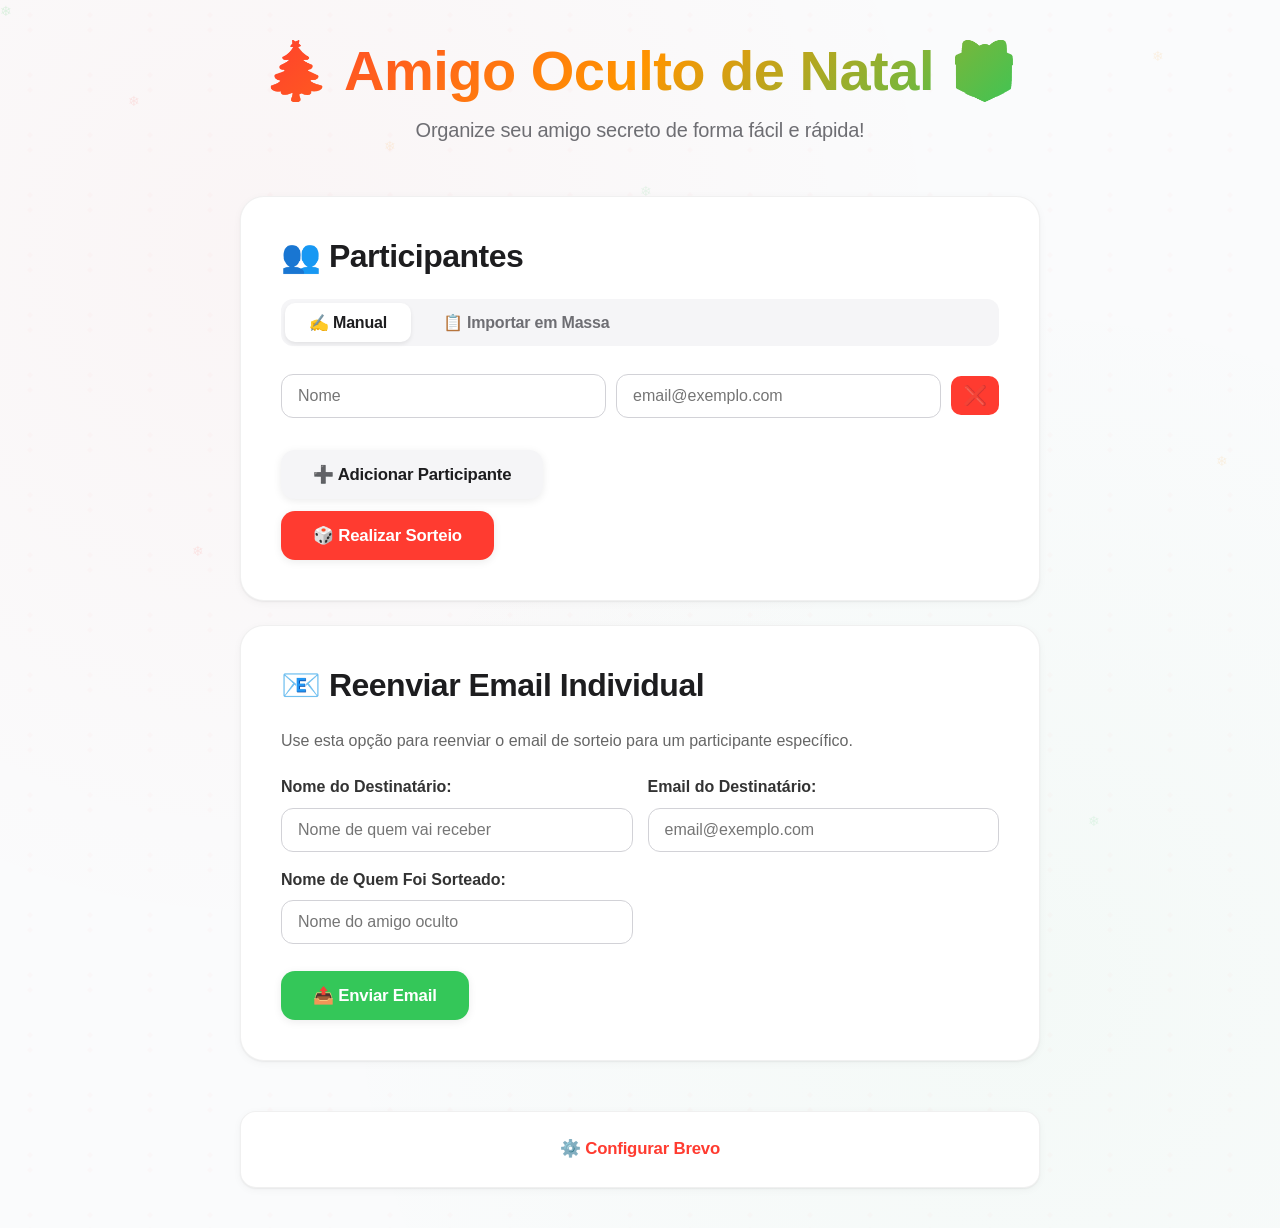
==== commit a2651e30: "feat: Apply clean modern Christmas design inspired by WannaThis Major visual redesign with clean, mo" ====
--- a/amigo-oculto-standalone.html
+++ b/amigo-oculto-standalone.html
@@ -10,205 +10,231 @@
             padding: 0;
             box-sizing: border-box;
         }
-
+        
         body {
-            font-family: 'Segoe UI', Tahoma, Geneva, Verdana, sans-serif;
-            background: #0f172a;
+            font-family: 'Inter', 'SF Pro Display', -apple-system, BlinkMacSystemFont, 'Segoe UI', sans-serif;
+            background: #fafbfc;
             background-image:
-                radial-gradient(circle at 10% 20%, rgba(239, 68, 68, 0.1) 0%, transparent 50%),
-                radial-gradient(circle at 90% 80%, rgba(34, 197, 94, 0.1) 0%, transparent 50%),
-                radial-gradient(circle at 50% 50%, rgba(251, 191, 36, 0.05) 0%, transparent 70%);
+                radial-gradient(circle at 20% 20%, rgba(255, 59, 48, 0.03) 0%, transparent 50%),
+                radial-gradient(circle at 80% 80%, rgba(52, 199, 89, 0.03) 0%, transparent 50%),
+                url("data:image/svg+xml,%3Csvg width='60' height='60' viewBox='0 0 60 60' xmlns='http://www.w3.org/2000/svg'%3E%3Cpath d='M30 27l-3 3 3 3 3-3-3-3zm0-15l-3 3 3 3 3-3-3-3z' fill='%23ff3b30' fill-opacity='0.02'/%3E%3C/svg%3E");
             min-height: 100vh;
-            padding: 20px;
+            padding: 40px 20px;
             position: relative;
             overflow-x: hidden;
-        }
-
-        /* Neve caindo - efeito decorativo */
+            line-height: 1.6;
+        }
+        
+        /* Flocos de neve mais sutis */
         body::before {
-            content: "❄️ ❄️ ❄️ ❄️ ❄️ ❄️ ❄️ ❄️ ❄️ ❄️";
+            content: "❄";
             position: fixed;
-            top: -50px;
+            top: 0;
             left: 0;
             right: 0;
-            font-size: 20px;
-            color: rgba(255, 255, 255, 0.3);
-            text-align: justify;
-            animation: snow 20s linear infinite;
+            height: 100vh;
+            font-size: 14px;
+            color: rgba(52, 199, 89, 0.15);
+            text-shadow:
+                10vw 10vh 0 rgba(255, 59, 48, 0.1),
+                20vw 30vh 0 rgba(52, 199, 89, 0.1),
+                30vw 15vh 0 rgba(255, 149, 0, 0.1),
+                40vw 40vh 0 rgba(255, 59, 48, 0.1),
+                50vw 20vh 0 rgba(52, 199, 89, 0.1),
+                60vw 35vh 0 rgba(255, 149, 0, 0.1),
+                70vw 25vh 0 rgba(255, 59, 48, 0.1),
+                80vw 45vh 0 rgba(52, 199, 89, 0.1),
+                90vw 5vh 0 rgba(255, 149, 0, 0.1),
+                15vw 60vh 0 rgba(255, 59, 48, 0.1),
+                25vw 75vh 0 rgba(52, 199, 89, 0.1),
+                35vw 55vh 0 rgba(255, 149, 0, 0.1),
+                45vw 80vh 0 rgba(255, 59, 48, 0.1),
+                55vw 65vh 0 rgba(52, 199, 89, 0.1),
+                65vw 85vh 0 rgba(255, 149, 0, 0.1),
+                75vw 70vh 0 rgba(255, 59, 48, 0.1),
+                85vw 90vh 0 rgba(52, 199, 89, 0.1),
+                95vw 50vh 0 rgba(255, 149, 0, 0.1);
+            animation: snowfall 25s linear infinite;
             pointer-events: none;
             z-index: 1;
         }
-
-        @keyframes snow {
-            0% { transform: translateY(-50px); }
-            100% { transform: translateY(100vh); }
-        }
-
+        
+        @keyframes snowfall {
+            0% { transform: translateY(-100px) rotate(0deg); }
+            100% { transform: translateY(100vh) rotate(360deg); }
+        }
+        
         .container {
             max-width: 800px;
             margin: 0 auto;
         }
-
+        
         header {
             text-align: center;
-            color: white;
-            margin-bottom: 40px;
-            text-shadow: 2px 4px 8px rgba(0, 0, 0, 0.5);
+            margin-bottom: 50px;
             position: relative;
             z-index: 2;
-        }
-
+            animation: fadeInDown 0.8s ease-out;
+        }
+        
         header h1 {
-            font-size: 3.2em;
-            margin-bottom: 15px;
+            font-size: 3.5em;
+            margin-bottom: 12px;
             font-weight: 800;
-            background: linear-gradient(135deg, #ffffff 0%, #f8f9fa 50%, #e9ecef 100%);
+            background: linear-gradient(135deg, #ff3b30 0%, #ff9500 50%, #34c759 100%);
             -webkit-background-clip: text;
             -webkit-text-fill-color: transparent;
             background-clip: text;
-            filter: drop-shadow(2px 4px 8px rgba(0, 0, 0, 0.5));
-            letter-spacing: 1px;
-        }
-
+            letter-spacing: -0.5px;
+            line-height: 1.1;
+        }
+        
         header p {
-            font-size: 1.3em;
-            opacity: 0.95;
-            font-weight: 300;
-            letter-spacing: 0.5px;
-        }
-
+            font-size: 1.25em;
+            color: #6e6e73;
+            font-weight: 400;
+            letter-spacing: -0.2px;
+        }
+        
+        @keyframes fadeInDown {
+            from {
+                opacity: 0;
+                transform: translateY(-20px);
+            }
+            to {
+                opacity: 1;
+                transform: translateY(0);
+            }
+        }
+        
         .card {
-            background: rgba(255, 255, 255, 0.95);
-            backdrop-filter: blur(10px);
-            border-radius: 20px;
-            padding: 35px;
-            margin-bottom: 25px;
-            box-shadow: 0 15px 40px rgba(0, 0, 0, 0.4),
-                        0 0 0 1px rgba(255, 255, 255, 0.1);
-            border: 1px solid rgba(255, 255, 255, 0.2);
-            transition: transform 0.3s, box-shadow 0.3s;
+            background: #ffffff;
+            border-radius: 24px;
+            padding: 40px;
+            margin-bottom: 24px;
+            box-shadow: 0 2px 8px rgba(0, 0, 0, 0.04),
+                        0 1px 2px rgba(0, 0, 0, 0.06);
+            border: 1px solid rgba(0, 0, 0, 0.06);
+            transition: all 0.3s cubic-bezier(0.4, 0, 0.2, 1);
             position: relative;
             z-index: 2;
-        }
-
+            animation: fadeInUp 0.6s ease-out;
+        }
+        
         .card:hover {
-            transform: translateY(-5px);
-            box-shadow: 0 20px 50px rgba(0, 0, 0, 0.5),
-                        0 0 0 1px rgba(255, 255, 255, 0.2);
-        }
-
+            transform: translateY(-4px);
+            box-shadow: 0 8px 24px rgba(0, 0, 0, 0.08),
+                        0 4px 8px rgba(0, 0, 0, 0.04);
+            border-color: rgba(255, 59, 48, 0.15);
+        }
+        
         .card h2 {
-            background: linear-gradient(135deg, #c41e3a 0%, #e74c3c 50%, #c0392b 100%);
-            -webkit-background-clip: text;
-            -webkit-text-fill-color: transparent;
-            background-clip: text;
-            margin-bottom: 25px;
+            color: #1d1d1f;
+            margin-bottom: 24px;
             font-size: 2em;
             font-weight: 700;
-            text-shadow: 0 2px 10px rgba(196, 30, 58, 0.2);
-        }
-
+            letter-spacing: -0.5px;
+            line-height: 1.2;
+        }
+        
+        @keyframes fadeInUp {
+            from {
+                opacity: 0;
+                transform: translateY(30px);
+            }
+            to {
+                opacity: 1;
+                transform: translateY(0);
+            }
+        }
+        
         .info-text {
             color: #666;
             margin-bottom: 15px;
         }
-
+        
         /* Abas */
         .tabs {
             display: flex;
-            gap: 15px;
-            margin-bottom: 25px;
-            border-bottom: 2px solid rgba(0, 0, 0, 0.1);
-        }
-
+            gap: 8px;
+            margin-bottom: 28px;
+            background: #f5f5f7;
+            padding: 4px;
+            border-radius: 12px;
+        }
+        
         .tab-btn {
-            padding: 14px 28px;
+            padding: 10px 24px;
             background: transparent;
             border: none;
-            border-bottom: 3px solid transparent;
+            border-radius: 10px;
             cursor: pointer;
-            font-size: 1.05em;
-            font-weight: 700;
-            color: #7f8c8d;
-            transition: all 0.3s ease;
+            font-size: 1em;
+            font-weight: 600;
+            color: #6e6e73;
+            transition: all 0.2s cubic-bezier(0.4, 0, 0.2, 1);
             position: relative;
-            letter-spacing: 0.3px;
-        }
-
-        .tab-btn::after {
-            content: '';
-            position: absolute;
-            bottom: -2px;
-            left: 50%;
-            width: 0;
-            height: 3px;
-            background: linear-gradient(90deg, #c41e3a 0%, #e74c3c 100%);
-            transform: translateX(-50%);
-            transition: width 0.3s ease;
-        }
-
+            letter-spacing: -0.2px;
+        }
+        
         .tab-btn:hover {
-            color: #c41e3a;
-        }
-
-        .tab-btn:hover::after {
-            width: 80%;
-        }
-
+            color: #1d1d1f;
+            background: rgba(255, 255, 255, 0.5);
+        }
+        
         .tab-btn.active {
-            color: #c41e3a;
-        }
-
-        .tab-btn.active::after {
-            width: 100%;
-        }
-
+            color: #1d1d1f;
+            background: #ffffff;
+            box-shadow: 0 2px 4px rgba(0, 0, 0, 0.08);
+        }
+        
         .tab-content {
             display: none;
             animation: fadeIn 0.3s;
         }
-
+        
         .tab-content.active {
             display: block;
         }
-
+        
         @keyframes fadeIn {
             from { opacity: 0; transform: translateY(-10px); }
             to { opacity: 1; transform: translateY(0); }
         }
-
+        
         /* Importação em Massa */
         #importacao-texto {
             width: 100%;
             padding: 16px;
-            border: 2px solid #e8eaed;
+            border: 1px solid #d2d2d7;
             border-radius: 12px;
-            font-size: 1em;
-            font-family: 'Courier New', monospace;
-            margin-bottom: 15px;
+            font-size: 0.95em;
+            font-family: 'SF Mono', 'Monaco', 'Menlo', monospace;
+            margin-bottom: 16px;
             resize: vertical;
-            min-height: 220px;
-            transition: all 0.3s ease;
-            background: #f8f9fa;
-            box-shadow: inset 0 2px 4px rgba(0, 0, 0, 0.05);
-        }
-
+            min-height: 200px;
+            transition: all 0.2s cubic-bezier(0.4, 0, 0.2, 1);
+            background: #fafbfc;
+            color: #1d1d1f;
+            line-height: 1.6;
+        }
+        
         #importacao-texto:focus {
             outline: none;
-            border-color: #c41e3a;
+            border-color: #ff3b30;
             background: #ffffff;
-            box-shadow: 0 0 0 3px rgba(196, 30, 58, 0.1), inset 0 2px 4px rgba(0, 0, 0, 0.05);
-        }
-
+            box-shadow: 0 0 0 4px rgba(255, 59, 48, 0.1);
+        }
+        
         #importacao-texto:hover {
-            border-color: #d1d5db;
-        }
-
+            border-color: #86868b;
+        }
+        
         /* Participantes */
         #participantes-lista {
             margin-bottom: 20px;
         }
-
+        
         .participante-item {
             display: grid;
             grid-template-columns: 1fr 1fr auto;
@@ -216,382 +242,362 @@
             margin-bottom: 10px;
             align-items: center;
         }
-
+        
         .participante-item input {
-            padding: 14px;
-            border: 2px solid #e8eaed;
-            border-radius: 10px;
+            padding: 12px 16px;
+            border: 1px solid #d2d2d7;
+            border-radius: 12px;
             font-size: 1em;
-            transition: all 0.3s ease;
+            transition: all 0.2s cubic-bezier(0.4, 0, 0.2, 1);
             background: #ffffff;
-            box-shadow: 0 2px 4px rgba(0, 0, 0, 0.05);
-        }
-
+            color: #1d1d1f;
+        }
+        
         .participante-item input:focus {
             outline: none;
-            border-color: #c41e3a;
-            box-shadow: 0 0 0 3px rgba(196, 30, 58, 0.1), 0 2px 8px rgba(0, 0, 0, 0.1);
-            transform: translateY(-1px);
-        }
-
+            border-color: #ff3b30;
+            box-shadow: 0 0 0 4px rgba(255, 59, 48, 0.1);
+        }
+        
         .participante-item input:hover {
-            border-color: #d1d5db;
-        }
-
+            border-color: #86868b;
+        }
+        
         .btn-remover {
-            padding: 10px 14px;
-            background: linear-gradient(135deg, #e74c3c 0%, #c0392b 100%);
+            padding: 8px 12px;
+            background: #ff3b30;
             border: none;
             border-radius: 10px;
             cursor: pointer;
             font-size: 1.2em;
-            transition: all 0.3s ease;
-            box-shadow: 0 3px 8px rgba(231, 76, 60, 0.3);
-        }
-
+            transition: all 0.2s cubic-bezier(0.4, 0, 0.2, 1);
+        }
+        
         .btn-remover:hover {
-            transform: scale(1.15);
-            box-shadow: 0 5px 15px rgba(231, 76, 60, 0.5);
-        }
-
+            background: #ff2d22;
+            transform: scale(1.08);
+        }
+        
         .btn-remover:active {
-            transform: scale(1.05);
-        }
-
+            transform: scale(0.95);
+        }
+        
         /* Botões */
         .btn {
-            padding: 16px 35px;
+            padding: 14px 32px;
             border: none;
-            border-radius: 12px;
-            font-size: 1.1em;
-            font-weight: 700;
+            border-radius: 14px;
+            font-size: 1.05em;
+            font-weight: 600;
             cursor: pointer;
-            margin-right: 10px;
-            margin-top: 10px;
-            transition: all 0.3s ease;
-            box-shadow: 0 6px 15px rgba(0, 0, 0, 0.2);
+            margin-right: 12px;
+            margin-top: 12px;
+            transition: all 0.2s cubic-bezier(0.4, 0, 0.2, 1);
+            box-shadow: 0 2px 8px rgba(0, 0, 0, 0.08);
             position: relative;
             overflow: hidden;
-            letter-spacing: 0.5px;
-        }
-
-        .btn::before {
-            content: '';
-            position: absolute;
-            top: 50%;
-            left: 50%;
-            width: 0;
-            height: 0;
-            border-radius: 50%;
-            background: rgba(255, 255, 255, 0.2);
-            transform: translate(-50%, -50%);
-            transition: width 0.6s, height 0.6s;
-        }
-
-        .btn:hover::before {
-            width: 300px;
-            height: 300px;
-        }
-
+            letter-spacing: -0.2px;
+        }
+        
         .btn:hover {
-            transform: translateY(-3px);
-            box-shadow: 0 10px 25px rgba(0, 0, 0, 0.3);
-        }
-
+            transform: translateY(-2px);
+            box-shadow: 0 6px 16px rgba(0, 0, 0, 0.12);
+        }
+        
         .btn:active {
-            transform: translateY(-1px);
-            box-shadow: 0 5px 15px rgba(0, 0, 0, 0.2);
-        }
-
+            transform: scale(0.98);
+            box-shadow: 0 2px 4px rgba(0, 0, 0, 0.1);
+        }
+        
         .btn-primary {
-            background: linear-gradient(135deg, #c41e3a 0%, #e74c3c 100%);
+            background: #ff3b30;
             color: white;
         }
-
+        
         .btn-primary:hover {
-            background: linear-gradient(135deg, #a01729 0%, #c0392b 100%);
-        }
-
+            background: #ff2d22;
+        }
+        
         .btn-secondary {
-            background: linear-gradient(135deg, #7f8c8d 0%, #95a5a6 100%);
+            background: #f5f5f7;
+            color: #1d1d1f;
+        }
+        
+        .btn-secondary:hover {
+            background: #e8e8ed;
+        }
+        
+        .btn-success {
+            background: #34c759;
             color: white;
         }
-
-        .btn-secondary:hover {
-            background: linear-gradient(135deg, #6c7a7b 0%, #7f8c8d 100%);
-        }
-
-        .btn-success {
-            background: linear-gradient(135deg, #27ae60 0%, #2ecc71 100%);
-            color: white;
-        }
-
+        
         .btn-success:hover {
-            background: linear-gradient(135deg, #1e8449 0%, #27ae60 100%);
-        }
-
+            background: #2fb34b;
+        }
+        
         /* Resultado */
         #resultado-lista {
-            background: linear-gradient(135deg, #f8f9fa 0%, #e9ecef 100%);
-            border-radius: 15px;
-            padding: 25px;
-            margin-bottom: 25px;
-            box-shadow: inset 0 2px 8px rgba(0, 0, 0, 0.1);
-        }
-
+            background: #fafbfc;
+            border-radius: 16px;
+            padding: 20px;
+            margin-bottom: 20px;
+            border: 1px solid rgba(0, 0, 0, 0.06);
+        }
+        
         .resultado-item {
-            padding: 18px 20px;
-            margin-bottom: 12px;
+            padding: 16px 20px;
+            margin-bottom: 10px;
             background: white;
             border-radius: 12px;
-            border-left: 5px solid #c41e3a;
-            box-shadow: 0 3px 8px rgba(0, 0, 0, 0.12);
-            transition: all 0.3s ease;
-        }
-
+            border-left: 4px solid #ff3b30;
+            box-shadow: 0 1px 3px rgba(0, 0, 0, 0.06);
+            transition: all 0.2s cubic-bezier(0.4, 0, 0.2, 1);
+        }
+        
         .resultado-item:hover {
-            transform: translateX(5px);
-            box-shadow: 0 5px 15px rgba(196, 30, 58, 0.2);
-            border-left-color: #e74c3c;
-        }
-
+            transform: translateX(4px);
+            box-shadow: 0 2px 8px rgba(255, 59, 48, 0.15);
+            border-left-color: #ff2d22;
+        }
+        
         .resultado-item strong {
-            color: #c41e3a;
-            font-weight: 700;
-        }
-
+            color: #ff3b30;
+            font-weight: 600;
+        }
+        
         /* Status */
         #status-lista {
             max-height: 450px;
             overflow-y: auto;
         }
-
+        
         .status-item {
-            padding: 14px 16px;
-            margin-bottom: 10px;
-            border-radius: 10px;
+            padding: 12px 16px;
+            margin-bottom: 8px;
+            border-radius: 12px;
             display: flex;
             align-items: center;
-            gap: 12px;
+            gap: 10px;
             font-weight: 500;
-            transition: all 0.3s ease;
-            border-left: 4px solid transparent;
-        }
-
+            transition: all 0.2s cubic-bezier(0.4, 0, 0.2, 1);
+            border-left: 3px solid transparent;
+            font-size: 0.95em;
+        }
+        
         .status-item.success {
-            background: linear-gradient(135deg, #d4edda 0%, #c3e6cb 100%);
-            color: #155724;
-            border-left-color: #28a745;
-        }
-
+            background: rgba(52, 199, 89, 0.1);
+            color: #1e7e34;
+            border-left-color: #34c759;
+        }
+        
         .status-item.error {
-            background: linear-gradient(135deg, #f8d7da 0%, #f5c6cb 100%);
-            color: #721c24;
-            border-left-color: #dc3545;
-        }
-
+            background: rgba(255, 59, 48, 0.1);
+            color: #c7254e;
+            border-left-color: #ff3b30;
+        }
+        
         .status-item.loading {
-            background: linear-gradient(135deg, #d1ecf1 0%, #bee5eb 100%);
-            color: #0c5460;
-            border-left-color: #17a2b8;
-        }
-
+            background: rgba(0, 122, 255, 0.1);
+            color: #0056b3;
+            border-left-color: #007aff;
+        }
+        
         .status-item:hover {
-            transform: translateX(5px);
-        }
-
+            transform: translateX(4px);
+        }
+        
         /* Footer */
         footer {
-            margin-top: 40px;
+            margin-top: 50px;
             text-align: center;
             position: relative;
             z-index: 2;
         }
-
+        
         details {
-            background: rgba(255, 255, 255, 0.95);
-            backdrop-filter: blur(10px);
-            border-radius: 15px;
-            padding: 20px;
-            box-shadow: 0 8px 20px rgba(0, 0, 0, 0.2);
-            border: 1px solid rgba(255, 255, 255, 0.2);
-        }
-
+            background: #ffffff;
+            border-radius: 16px;
+            padding: 24px;
+            box-shadow: 0 2px 8px rgba(0, 0, 0, 0.04),
+                        0 1px 2px rgba(0, 0, 0, 0.06);
+            border: 1px solid rgba(0, 0, 0, 0.06);
+        }
+        
         summary {
             cursor: pointer;
-            font-weight: 700;
-            color: #c41e3a;
+            font-weight: 600;
+            color: #ff3b30;
             list-style: none;
-            font-size: 1.1em;
-            transition: color 0.3s ease;
-        }
-
+            font-size: 1.05em;
+            transition: color 0.2s ease;
+            letter-spacing: -0.2px;
+        }
+        
         summary:hover {
-            color: #e74c3c;
-        }
-
+            color: #ff2d22;
+        }
+        
         summary::-webkit-details-marker {
             display: none;
         }
-
+        
         .config-box {
             margin-top: 15px;
             text-align: left;
         }
-
+        
         .config-box label {
             display: block;
             margin-bottom: 8px;
             font-weight: bold;
             color: #333;
         }
-
+        
         .config-box input {
             width: 100%;
-            padding: 14px;
-            border: 2px solid #e8eaed;
-            border-radius: 10px;
+            padding: 12px 16px;
+            border: 1px solid #d2d2d7;
+            border-radius: 12px;
             font-size: 1em;
-            transition: all 0.3s ease;
+            transition: all 0.2s cubic-bezier(0.4, 0, 0.2, 1);
             background: #ffffff;
-            box-shadow: 0 2px 4px rgba(0, 0, 0, 0.05);
-        }
-
+            color: #1d1d1f;
+        }
+        
         .config-box input:focus {
             outline: none;
-            border-color: #c41e3a;
-            box-shadow: 0 0 0 3px rgba(196, 30, 58, 0.1), 0 2px 8px rgba(0, 0, 0, 0.1);
-            transform: translateY(-1px);
-        }
-
+            border-color: #ff3b30;
+            box-shadow: 0 0 0 4px rgba(255, 59, 48, 0.1);
+        }
+        
         .config-box input:hover {
-            border-color: #d1d5db;
-        }
-
+            border-color: #86868b;
+        }
+        
         .small-text {
             font-size: 0.85em;
             color: #666;
             margin-top: 10px;
         }
-
+        
         .small-text a {
             color: #c41e3a;
             text-decoration: none;
             font-weight: 600;
             transition: color 0.3s ease;
         }
-
+        
         .small-text a:hover {
             color: #e74c3c;
             text-decoration: underline;
         }
-
+        
         /* Reenvio Individual */
         .reenvio-form {
             margin-top: 20px;
         }
-
+        
         .form-row {
             display: grid;
             grid-template-columns: 1fr 1fr;
             gap: 15px;
             margin-bottom: 15px;
         }
-
+        
         .form-group {
             display: flex;
             flex-direction: column;
         }
-
+        
         .form-group label {
             font-weight: 600;
             margin-bottom: 8px;
             color: #333;
         }
-
+        
         .form-group input {
-            padding: 14px;
-            border: 2px solid #e8eaed;
-            border-radius: 10px;
+            padding: 12px 16px;
+            border: 1px solid #d2d2d7;
+            border-radius: 12px;
             font-size: 1em;
-            transition: all 0.3s ease;
+            transition: all 0.2s cubic-bezier(0.4, 0, 0.2, 1);
             background: #ffffff;
-            box-shadow: 0 2px 4px rgba(0, 0, 0, 0.05);
-        }
-
+            color: #1d1d1f;
+        }
+        
         .form-group input:focus {
             outline: none;
-            border-color: #c41e3a;
-            box-shadow: 0 0 0 3px rgba(196, 30, 58, 0.1), 0 2px 8px rgba(0, 0, 0, 0.1);
-            transform: translateY(-1px);
-        }
-
+            border-color: #ff3b30;
+            box-shadow: 0 0 0 4px rgba(255, 59, 48, 0.1);
+        }
+        
         .form-group input:hover {
-            border-color: #d1d5db;
-        }
-
+            border-color: #86868b;
+        }
+        
         /* Utility */
         .hidden {
             display: none;
         }
-
+        
         /* Loading spinner */
         .spinner {
             display: inline-block;
-            width: 18px;
-            height: 18px;
-            border: 3px solid rgba(196, 30, 58, 0.2);
+            width: 16px;
+            height: 16px;
+            border: 2px solid rgba(255, 59, 48, 0.2);
             border-radius: 50%;
-            border-top-color: #c41e3a;
-            animation: spin 0.8s ease-in-out infinite;
-        }
-
+            border-top-color: #ff3b30;
+            animation: spin 0.7s linear infinite;
+        }
+        
         @keyframes spin {
             to { transform: rotate(360deg); }
         }
-
+        
         /* Responsive */
         @media (max-width: 600px) {
             body {
                 padding: 15px;
             }
-
+        
             .participante-item {
                 grid-template-columns: 1fr;
             }
-
+        
             header h1 {
                 font-size: 2.2em;
                 letter-spacing: 0.5px;
             }
-
+        
             header p {
                 font-size: 1.1em;
             }
-
+        
             .card {
                 padding: 25px;
                 border-radius: 15px;
             }
-
+        
             .card h2 {
                 font-size: 1.6em;
             }
-
+        
             .btn {
                 width: 100%;
                 margin-right: 0;
                 padding: 14px 30px;
             }
-
+        
             .form-row {
                 grid-template-columns: 1fr;
             }
-
+        
             .tabs {
                 gap: 10px;
             }
-
+        
             .tab-btn {
                 padding: 12px 20px;
                 font-size: 0.95em;
@@ -1009,61 +1015,603 @@
 <head>
     <meta charset="UTF-8">
     <style>
+        * {
+            margin: 0;
+            padding: 0;
+            box-sizing: border-box;
+        }
+        
         body {
-            font-family: Arial, sans-serif;
-            background: linear-gradient(135deg, #667eea 0%, #764ba2 100%);
-            margin: 0;
+            font-family: 'Inter', 'SF Pro Display', -apple-system, BlinkMacSystemFont, 'Segoe UI', sans-serif;
+            background: #fafbfc;
+            background-image:
+                radial-gradient(circle at 20% 20%, rgba(255, 59, 48, 0.03) 0%, transparent 50%),
+                radial-gradient(circle at 80% 80%, rgba(52, 199, 89, 0.03) 0%, transparent 50%),
+                url("data:image/svg+xml,%3Csvg width='60' height='60' viewBox='0 0 60 60' xmlns='http://www.w3.org/2000/svg'%3E%3Cpath d='M30 27l-3 3 3 3 3-3-3-3zm0-15l-3 3 3 3 3-3-3-3z' fill='%23ff3b30' fill-opacity='0.02'/%3E%3C/svg%3E");
+            min-height: 100vh;
+            padding: 40px 20px;
+            position: relative;
+            overflow-x: hidden;
+            line-height: 1.6;
+        }
+        
+        /* Flocos de neve mais sutis */
+        body::before {
+            content: "❄";
+            position: fixed;
+            top: 0;
+            left: 0;
+            right: 0;
+            height: 100vh;
+            font-size: 14px;
+            color: rgba(52, 199, 89, 0.15);
+            text-shadow:
+                10vw 10vh 0 rgba(255, 59, 48, 0.1),
+                20vw 30vh 0 rgba(52, 199, 89, 0.1),
+                30vw 15vh 0 rgba(255, 149, 0, 0.1),
+                40vw 40vh 0 rgba(255, 59, 48, 0.1),
+                50vw 20vh 0 rgba(52, 199, 89, 0.1),
+                60vw 35vh 0 rgba(255, 149, 0, 0.1),
+                70vw 25vh 0 rgba(255, 59, 48, 0.1),
+                80vw 45vh 0 rgba(52, 199, 89, 0.1),
+                90vw 5vh 0 rgba(255, 149, 0, 0.1),
+                15vw 60vh 0 rgba(255, 59, 48, 0.1),
+                25vw 75vh 0 rgba(52, 199, 89, 0.1),
+                35vw 55vh 0 rgba(255, 149, 0, 0.1),
+                45vw 80vh 0 rgba(255, 59, 48, 0.1),
+                55vw 65vh 0 rgba(52, 199, 89, 0.1),
+                65vw 85vh 0 rgba(255, 149, 0, 0.1),
+                75vw 70vh 0 rgba(255, 59, 48, 0.1),
+                85vw 90vh 0 rgba(52, 199, 89, 0.1),
+                95vw 50vh 0 rgba(255, 149, 0, 0.1);
+            animation: snowfall 25s linear infinite;
+            pointer-events: none;
+            z-index: 1;
+        }
+        
+        @keyframes snowfall {
+            0% { transform: translateY(-100px) rotate(0deg); }
+            100% { transform: translateY(100vh) rotate(360deg); }
+        }
+        
+        .container {
+            max-width: 800px;
+            margin: 0 auto;
+        }
+        
+        header {
+            text-align: center;
+            margin-bottom: 50px;
+            position: relative;
+            z-index: 2;
+            animation: fadeInDown 0.8s ease-out;
+        }
+        
+        header h1 {
+            font-size: 3.5em;
+            margin-bottom: 12px;
+            font-weight: 800;
+            background: linear-gradient(135deg, #ff3b30 0%, #ff9500 50%, #34c759 100%);
+            -webkit-background-clip: text;
+            -webkit-text-fill-color: transparent;
+            background-clip: text;
+            letter-spacing: -0.5px;
+            line-height: 1.1;
+        }
+        
+        header p {
+            font-size: 1.25em;
+            color: #6e6e73;
+            font-weight: 400;
+            letter-spacing: -0.2px;
+        }
+        
+        @keyframes fadeInDown {
+            from {
+                opacity: 0;
+                transform: translateY(-20px);
+            }
+            to {
+                opacity: 1;
+                transform: translateY(0);
+            }
+        }
+        
+        .card {
+            background: #ffffff;
+            border-radius: 24px;
+            padding: 40px;
+            margin-bottom: 24px;
+            box-shadow: 0 2px 8px rgba(0, 0, 0, 0.04),
+                        0 1px 2px rgba(0, 0, 0, 0.06);
+            border: 1px solid rgba(0, 0, 0, 0.06);
+            transition: all 0.3s cubic-bezier(0.4, 0, 0.2, 1);
+            position: relative;
+            z-index: 2;
+            animation: fadeInUp 0.6s ease-out;
+        }
+        
+        .card:hover {
+            transform: translateY(-4px);
+            box-shadow: 0 8px 24px rgba(0, 0, 0, 0.08),
+                        0 4px 8px rgba(0, 0, 0, 0.04);
+            border-color: rgba(255, 59, 48, 0.15);
+        }
+        
+        .card h2 {
+            color: #1d1d1f;
+            margin-bottom: 24px;
+            font-size: 2em;
+            font-weight: 700;
+            letter-spacing: -0.5px;
+            line-height: 1.2;
+        }
+        
+        @keyframes fadeInUp {
+            from {
+                opacity: 0;
+                transform: translateY(30px);
+            }
+            to {
+                opacity: 1;
+                transform: translateY(0);
+            }
+        }
+        
+        .info-text {
+            color: #666;
+            margin-bottom: 15px;
+        }
+        
+        /* Abas */
+        .tabs {
+            display: flex;
+            gap: 8px;
+            margin-bottom: 28px;
+            background: #f5f5f7;
+            padding: 4px;
+            border-radius: 12px;
+        }
+        
+        .tab-btn {
+            padding: 10px 24px;
+            background: transparent;
+            border: none;
+            border-radius: 10px;
+            cursor: pointer;
+            font-size: 1em;
+            font-weight: 600;
+            color: #6e6e73;
+            transition: all 0.2s cubic-bezier(0.4, 0, 0.2, 1);
+            position: relative;
+            letter-spacing: -0.2px;
+        }
+        
+        .tab-btn:hover {
+            color: #1d1d1f;
+            background: rgba(255, 255, 255, 0.5);
+        }
+        
+        .tab-btn.active {
+            color: #1d1d1f;
+            background: #ffffff;
+            box-shadow: 0 2px 4px rgba(0, 0, 0, 0.08);
+        }
+        
+        .tab-content {
+            display: none;
+            animation: fadeIn 0.3s;
+        }
+        
+        .tab-content.active {
+            display: block;
+        }
+        
+        @keyframes fadeIn {
+            from { opacity: 0; transform: translateY(-10px); }
+            to { opacity: 1; transform: translateY(0); }
+        }
+        
+        /* Importação em Massa */
+        #importacao-texto {
+            width: 100%;
+            padding: 16px;
+            border: 1px solid #d2d2d7;
+            border-radius: 12px;
+            font-size: 0.95em;
+            font-family: 'SF Mono', 'Monaco', 'Menlo', monospace;
+            margin-bottom: 16px;
+            resize: vertical;
+            min-height: 200px;
+            transition: all 0.2s cubic-bezier(0.4, 0, 0.2, 1);
+            background: #fafbfc;
+            color: #1d1d1f;
+            line-height: 1.6;
+        }
+        
+        #importacao-texto:focus {
+            outline: none;
+            border-color: #ff3b30;
+            background: #ffffff;
+            box-shadow: 0 0 0 4px rgba(255, 59, 48, 0.1);
+        }
+        
+        #importacao-texto:hover {
+            border-color: #86868b;
+        }
+        
+        /* Participantes */
+        #participantes-lista {
+            margin-bottom: 20px;
+        }
+        
+        .participante-item {
+            display: grid;
+            grid-template-columns: 1fr 1fr auto;
+            gap: 10px;
+            margin-bottom: 10px;
+            align-items: center;
+        }
+        
+        .participante-item input {
+            padding: 12px 16px;
+            border: 1px solid #d2d2d7;
+            border-radius: 12px;
+            font-size: 1em;
+            transition: all 0.2s cubic-bezier(0.4, 0, 0.2, 1);
+            background: #ffffff;
+            color: #1d1d1f;
+        }
+        
+        .participante-item input:focus {
+            outline: none;
+            border-color: #ff3b30;
+            box-shadow: 0 0 0 4px rgba(255, 59, 48, 0.1);
+        }
+        
+        .participante-item input:hover {
+            border-color: #86868b;
+        }
+        
+        .btn-remover {
+            padding: 8px 12px;
+            background: #ff3b30;
+            border: none;
+            border-radius: 10px;
+            cursor: pointer;
+            font-size: 1.2em;
+            transition: all 0.2s cubic-bezier(0.4, 0, 0.2, 1);
+        }
+        
+        .btn-remover:hover {
+            background: #ff2d22;
+            transform: scale(1.08);
+        }
+        
+        .btn-remover:active {
+            transform: scale(0.95);
+        }
+        
+        /* Botões */
+        .btn {
+            padding: 14px 32px;
+            border: none;
+            border-radius: 14px;
+            font-size: 1.05em;
+            font-weight: 600;
+            cursor: pointer;
+            margin-right: 12px;
+            margin-top: 12px;
+            transition: all 0.2s cubic-bezier(0.4, 0, 0.2, 1);
+            box-shadow: 0 2px 8px rgba(0, 0, 0, 0.08);
+            position: relative;
+            overflow: hidden;
+            letter-spacing: -0.2px;
+        }
+        
+        .btn:hover {
+            transform: translateY(-2px);
+            box-shadow: 0 6px 16px rgba(0, 0, 0, 0.12);
+        }
+        
+        .btn:active {
+            transform: scale(0.98);
+            box-shadow: 0 2px 4px rgba(0, 0, 0, 0.1);
+        }
+        
+        .btn-primary {
+            background: #ff3b30;
+            color: white;
+        }
+        
+        .btn-primary:hover {
+            background: #ff2d22;
+        }
+        
+        .btn-secondary {
+            background: #f5f5f7;
+            color: #1d1d1f;
+        }
+        
+        .btn-secondary:hover {
+            background: #e8e8ed;
+        }
+        
+        .btn-success {
+            background: #34c759;
+            color: white;
+        }
+        
+        .btn-success:hover {
+            background: #2fb34b;
+        }
+        
+        /* Resultado */
+        #resultado-lista {
+            background: #fafbfc;
+            border-radius: 16px;
             padding: 20px;
-        }
-        .container {
-            max-width: 600px;
-            margin: 0 auto;
+            margin-bottom: 20px;
+            border: 1px solid rgba(0, 0, 0, 0.06);
+        }
+        
+        .resultado-item {
+            padding: 16px 20px;
+            margin-bottom: 10px;
             background: white;
-            border-radius: 15px;
-            padding: 40px;
-            box-shadow: 0 10px 30px rgba(0, 0, 0, 0.2);
-        }
-        .header {
+            border-radius: 12px;
+            border-left: 4px solid #ff3b30;
+            box-shadow: 0 1px 3px rgba(0, 0, 0, 0.06);
+            transition: all 0.2s cubic-bezier(0.4, 0, 0.2, 1);
+        }
+        
+        .resultado-item:hover {
+            transform: translateX(4px);
+            box-shadow: 0 2px 8px rgba(255, 59, 48, 0.15);
+            border-left-color: #ff2d22;
+        }
+        
+        .resultado-item strong {
+            color: #ff3b30;
+            font-weight: 600;
+        }
+        
+        /* Status */
+        #status-lista {
+            max-height: 450px;
+            overflow-y: auto;
+        }
+        
+        .status-item {
+            padding: 12px 16px;
+            margin-bottom: 8px;
+            border-radius: 12px;
+            display: flex;
+            align-items: center;
+            gap: 10px;
+            font-weight: 500;
+            transition: all 0.2s cubic-bezier(0.4, 0, 0.2, 1);
+            border-left: 3px solid transparent;
+            font-size: 0.95em;
+        }
+        
+        .status-item.success {
+            background: rgba(52, 199, 89, 0.1);
+            color: #1e7e34;
+            border-left-color: #34c759;
+        }
+        
+        .status-item.error {
+            background: rgba(255, 59, 48, 0.1);
+            color: #c7254e;
+            border-left-color: #ff3b30;
+        }
+        
+        .status-item.loading {
+            background: rgba(0, 122, 255, 0.1);
+            color: #0056b3;
+            border-left-color: #007aff;
+        }
+        
+        .status-item:hover {
+            transform: translateX(4px);
+        }
+        
+        /* Footer */
+        footer {
+            margin-top: 50px;
             text-align: center;
-            margin-bottom: 30px;
-        }
-        .header h1 {
+            position: relative;
+            z-index: 2;
+        }
+        
+        details {
+            background: #ffffff;
+            border-radius: 16px;
+            padding: 24px;
+            box-shadow: 0 2px 8px rgba(0, 0, 0, 0.04),
+                        0 1px 2px rgba(0, 0, 0, 0.06);
+            border: 1px solid rgba(0, 0, 0, 0.06);
+        }
+        
+        summary {
+            cursor: pointer;
+            font-weight: 600;
+            color: #ff3b30;
+            list-style: none;
+            font-size: 1.05em;
+            transition: color 0.2s ease;
+            letter-spacing: -0.2px;
+        }
+        
+        summary:hover {
+            color: #ff2d22;
+        }
+        
+        summary::-webkit-details-marker {
+            display: none;
+        }
+        
+        .config-box {
+            margin-top: 15px;
+            text-align: left;
+        }
+        
+        .config-box label {
+            display: block;
+            margin-bottom: 8px;
+            font-weight: bold;
+            color: #333;
+        }
+        
+        .config-box input {
+            width: 100%;
+            padding: 12px 16px;
+            border: 1px solid #d2d2d7;
+            border-radius: 12px;
+            font-size: 1em;
+            transition: all 0.2s cubic-bezier(0.4, 0, 0.2, 1);
+            background: #ffffff;
+            color: #1d1d1f;
+        }
+        
+        .config-box input:focus {
+            outline: none;
+            border-color: #ff3b30;
+            box-shadow: 0 0 0 4px rgba(255, 59, 48, 0.1);
+        }
+        
+        .config-box input:hover {
+            border-color: #86868b;
+        }
+        
+        .small-text {
+            font-size: 0.85em;
+            color: #666;
+            margin-top: 10px;
+        }
+        
+        .small-text a {
             color: #c41e3a;
-            font-size: 2.5em;
-            margin: 0;
-        }
-        .icon-line {
-            font-size: 3em;
-            margin: 20px 0;
-        }
-        .content {
-            text-align: center;
-            font-size: 1.2em;
-            line-height: 1.6;
+            text-decoration: none;
+            font-weight: 600;
+            transition: color 0.3s ease;
+        }
+        
+        .small-text a:hover {
+            color: #e74c3c;
+            text-decoration: underline;
+        }
+        
+        /* Reenvio Individual */
+        .reenvio-form {
+            margin-top: 20px;
+        }
+        
+        .form-row {
+            display: grid;
+            grid-template-columns: 1fr 1fr;
+            gap: 15px;
+            margin-bottom: 15px;
+        }
+        
+        .form-group {
+            display: flex;
+            flex-direction: column;
+        }
+        
+        .form-group label {
+            font-weight: 600;
+            margin-bottom: 8px;
             color: #333;
         }
-        .amigo-nome {
-            font-size: 2em;
-            color: #c41e3a;
-            font-weight: bold;
-            margin: 30px 0;
-            padding: 20px;
-            background: #f8f9fa;
-            border-radius: 10px;
-            border: 3px dashed #c41e3a;
-        }
-        .footer {
-            margin-top: 40px;
-            text-align: center;
-            color: #666;
-            font-size: 0.9em;
-            border-top: 2px solid #f0f0f0;
-            padding-top: 20px;
-        }
-        .decoracao {
-            text-align: center;
-            font-size: 2em;
-            margin: 20px 0;
+        
+        .form-group input {
+            padding: 12px 16px;
+            border: 1px solid #d2d2d7;
+            border-radius: 12px;
+            font-size: 1em;
+            transition: all 0.2s cubic-bezier(0.4, 0, 0.2, 1);
+            background: #ffffff;
+            color: #1d1d1f;
+        }
+        
+        .form-group input:focus {
+            outline: none;
+            border-color: #ff3b30;
+            box-shadow: 0 0 0 4px rgba(255, 59, 48, 0.1);
+        }
+        
+        .form-group input:hover {
+            border-color: #86868b;
+        }
+        
+        /* Utility */
+        .hidden {
+            display: none;
+        }
+        
+        /* Loading spinner */
+        .spinner {
+            display: inline-block;
+            width: 16px;
+            height: 16px;
+            border: 2px solid rgba(255, 59, 48, 0.2);
+            border-radius: 50%;
+            border-top-color: #ff3b30;
+            animation: spin 0.7s linear infinite;
+        }
+        
+        @keyframes spin {
+            to { transform: rotate(360deg); }
+        }
+        
+        /* Responsive */
+        @media (max-width: 600px) {
+            body {
+                padding: 15px;
+            }
+        
+            .participante-item {
+                grid-template-columns: 1fr;
+            }
+        
+            header h1 {
+                font-size: 2.2em;
+                letter-spacing: 0.5px;
+            }
+        
+            header p {
+                font-size: 1.1em;
+            }
+        
+            .card {
+                padding: 25px;
+                border-radius: 15px;
+            }
+        
+            .card h2 {
+                font-size: 1.6em;
+            }
+        
+            .btn {
+                width: 100%;
+                margin-right: 0;
+                padding: 14px 30px;
+            }
+        
+            .form-row {
+                grid-template-columns: 1fr;
+            }
+        
+            .tabs {
+                gap: 10px;
+            }
+        
+            .tab-btn {
+                padding: 12px 20px;
+                font-size: 0.95em;
+            }
         }
     </style>
 </head>
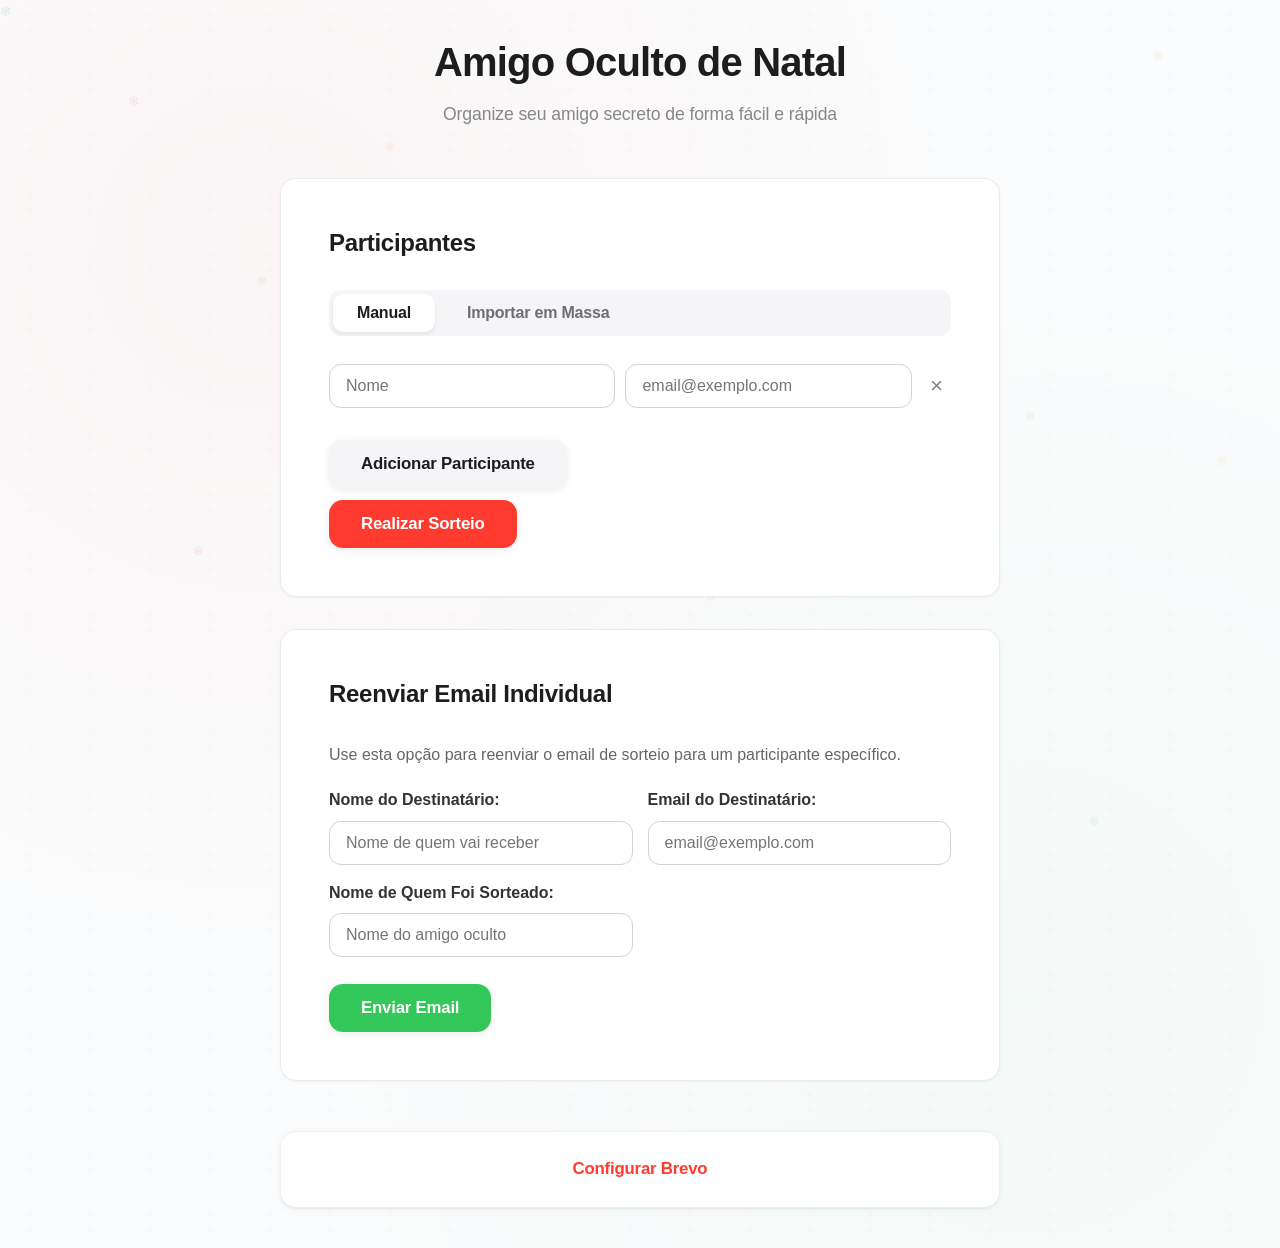
==== commit 2dc8c926: "design: Apply ultra-minimalist design - Remove all emoji icons from UI - Replace emoji with clean te" ====
--- a/amigo-oculto-standalone.html
+++ b/amigo-oculto-standalone.html
@@ -4,621 +4,23 @@
     <meta charset="UTF-8">
     <meta name="viewport" content="width=device-width, initial-scale=1.0">
     <title>🎅 Amigo Oculto Natal 2025</title>
-    <style>
-        * {
-            margin: 0;
-            padding: 0;
-            box-sizing: border-box;
-        }
-        
-        body {
-            font-family: 'Inter', 'SF Pro Display', -apple-system, BlinkMacSystemFont, 'Segoe UI', sans-serif;
-            background: #fafbfc;
-            background-image:
-                radial-gradient(circle at 20% 20%, rgba(255, 59, 48, 0.03) 0%, transparent 50%),
-                radial-gradient(circle at 80% 80%, rgba(52, 199, 89, 0.03) 0%, transparent 50%),
-                url("data:image/svg+xml,%3Csvg width='60' height='60' viewBox='0 0 60 60' xmlns='http://www.w3.org/2000/svg'%3E%3Cpath d='M30 27l-3 3 3 3 3-3-3-3zm0-15l-3 3 3 3 3-3-3-3z' fill='%23ff3b30' fill-opacity='0.02'/%3E%3C/svg%3E");
-            min-height: 100vh;
-            padding: 40px 20px;
-            position: relative;
-            overflow-x: hidden;
-            line-height: 1.6;
-        }
-        
-        /* Flocos de neve mais sutis */
-        body::before {
-            content: "❄";
-            position: fixed;
-            top: 0;
-            left: 0;
-            right: 0;
-            height: 100vh;
-            font-size: 14px;
-            color: rgba(52, 199, 89, 0.15);
-            text-shadow:
-                10vw 10vh 0 rgba(255, 59, 48, 0.1),
-                20vw 30vh 0 rgba(52, 199, 89, 0.1),
-                30vw 15vh 0 rgba(255, 149, 0, 0.1),
-                40vw 40vh 0 rgba(255, 59, 48, 0.1),
-                50vw 20vh 0 rgba(52, 199, 89, 0.1),
-                60vw 35vh 0 rgba(255, 149, 0, 0.1),
-                70vw 25vh 0 rgba(255, 59, 48, 0.1),
-                80vw 45vh 0 rgba(52, 199, 89, 0.1),
-                90vw 5vh 0 rgba(255, 149, 0, 0.1),
-                15vw 60vh 0 rgba(255, 59, 48, 0.1),
-                25vw 75vh 0 rgba(52, 199, 89, 0.1),
-                35vw 55vh 0 rgba(255, 149, 0, 0.1),
-                45vw 80vh 0 rgba(255, 59, 48, 0.1),
-                55vw 65vh 0 rgba(52, 199, 89, 0.1),
-                65vw 85vh 0 rgba(255, 149, 0, 0.1),
-                75vw 70vh 0 rgba(255, 59, 48, 0.1),
-                85vw 90vh 0 rgba(52, 199, 89, 0.1),
-                95vw 50vh 0 rgba(255, 149, 0, 0.1);
-            animation: snowfall 25s linear infinite;
-            pointer-events: none;
-            z-index: 1;
-        }
-        
-        @keyframes snowfall {
-            0% { transform: translateY(-100px) rotate(0deg); }
-            100% { transform: translateY(100vh) rotate(360deg); }
-        }
-        
-        .container {
-            max-width: 800px;
-            margin: 0 auto;
-        }
-        
-        header {
-            text-align: center;
-            margin-bottom: 50px;
-            position: relative;
-            z-index: 2;
-            animation: fadeInDown 0.8s ease-out;
-        }
-        
-        header h1 {
-            font-size: 3.5em;
-            margin-bottom: 12px;
-            font-weight: 800;
-            background: linear-gradient(135deg, #ff3b30 0%, #ff9500 50%, #34c759 100%);
-            -webkit-background-clip: text;
-            -webkit-text-fill-color: transparent;
-            background-clip: text;
-            letter-spacing: -0.5px;
-            line-height: 1.1;
-        }
-        
-        header p {
-            font-size: 1.25em;
-            color: #6e6e73;
-            font-weight: 400;
-            letter-spacing: -0.2px;
-        }
-        
-        @keyframes fadeInDown {
-            from {
-                opacity: 0;
-                transform: translateY(-20px);
-            }
-            to {
-                opacity: 1;
-                transform: translateY(0);
-            }
-        }
-        
-        .card {
-            background: #ffffff;
-            border-radius: 24px;
-            padding: 40px;
-            margin-bottom: 24px;
-            box-shadow: 0 2px 8px rgba(0, 0, 0, 0.04),
-                        0 1px 2px rgba(0, 0, 0, 0.06);
-            border: 1px solid rgba(0, 0, 0, 0.06);
-            transition: all 0.3s cubic-bezier(0.4, 0, 0.2, 1);
-            position: relative;
-            z-index: 2;
-            animation: fadeInUp 0.6s ease-out;
-        }
-        
-        .card:hover {
-            transform: translateY(-4px);
-            box-shadow: 0 8px 24px rgba(0, 0, 0, 0.08),
-                        0 4px 8px rgba(0, 0, 0, 0.04);
-            border-color: rgba(255, 59, 48, 0.15);
-        }
-        
-        .card h2 {
-            color: #1d1d1f;
-            margin-bottom: 24px;
-            font-size: 2em;
-            font-weight: 700;
-            letter-spacing: -0.5px;
-            line-height: 1.2;
-        }
-        
-        @keyframes fadeInUp {
-            from {
-                opacity: 0;
-                transform: translateY(30px);
-            }
-            to {
-                opacity: 1;
-                transform: translateY(0);
-            }
-        }
-        
-        .info-text {
-            color: #666;
-            margin-bottom: 15px;
-        }
-        
-        /* Abas */
-        .tabs {
-            display: flex;
-            gap: 8px;
-            margin-bottom: 28px;
-            background: #f5f5f7;
-            padding: 4px;
-            border-radius: 12px;
-        }
-        
-        .tab-btn {
-            padding: 10px 24px;
-            background: transparent;
-            border: none;
-            border-radius: 10px;
-            cursor: pointer;
-            font-size: 1em;
-            font-weight: 600;
-            color: #6e6e73;
-            transition: all 0.2s cubic-bezier(0.4, 0, 0.2, 1);
-            position: relative;
-            letter-spacing: -0.2px;
-        }
-        
-        .tab-btn:hover {
-            color: #1d1d1f;
-            background: rgba(255, 255, 255, 0.5);
-        }
-        
-        .tab-btn.active {
-            color: #1d1d1f;
-            background: #ffffff;
-            box-shadow: 0 2px 4px rgba(0, 0, 0, 0.08);
-        }
-        
-        .tab-content {
-            display: none;
-            animation: fadeIn 0.3s;
-        }
-        
-        .tab-content.active {
-            display: block;
-        }
-        
-        @keyframes fadeIn {
-            from { opacity: 0; transform: translateY(-10px); }
-            to { opacity: 1; transform: translateY(0); }
-        }
-        
-        /* Importação em Massa */
-        #importacao-texto {
-            width: 100%;
-            padding: 16px;
-            border: 1px solid #d2d2d7;
-            border-radius: 12px;
-            font-size: 0.95em;
-            font-family: 'SF Mono', 'Monaco', 'Menlo', monospace;
-            margin-bottom: 16px;
-            resize: vertical;
-            min-height: 200px;
-            transition: all 0.2s cubic-bezier(0.4, 0, 0.2, 1);
-            background: #fafbfc;
-            color: #1d1d1f;
-            line-height: 1.6;
-        }
-        
-        #importacao-texto:focus {
-            outline: none;
-            border-color: #ff3b30;
-            background: #ffffff;
-            box-shadow: 0 0 0 4px rgba(255, 59, 48, 0.1);
-        }
-        
-        #importacao-texto:hover {
-            border-color: #86868b;
-        }
-        
-        /* Participantes */
-        #participantes-lista {
-            margin-bottom: 20px;
-        }
-        
-        .participante-item {
-            display: grid;
-            grid-template-columns: 1fr 1fr auto;
-            gap: 10px;
-            margin-bottom: 10px;
-            align-items: center;
-        }
-        
-        .participante-item input {
-            padding: 12px 16px;
-            border: 1px solid #d2d2d7;
-            border-radius: 12px;
-            font-size: 1em;
-            transition: all 0.2s cubic-bezier(0.4, 0, 0.2, 1);
-            background: #ffffff;
-            color: #1d1d1f;
-        }
-        
-        .participante-item input:focus {
-            outline: none;
-            border-color: #ff3b30;
-            box-shadow: 0 0 0 4px rgba(255, 59, 48, 0.1);
-        }
-        
-        .participante-item input:hover {
-            border-color: #86868b;
-        }
-        
-        .btn-remover {
-            padding: 8px 12px;
-            background: #ff3b30;
-            border: none;
-            border-radius: 10px;
-            cursor: pointer;
-            font-size: 1.2em;
-            transition: all 0.2s cubic-bezier(0.4, 0, 0.2, 1);
-        }
-        
-        .btn-remover:hover {
-            background: #ff2d22;
-            transform: scale(1.08);
-        }
-        
-        .btn-remover:active {
-            transform: scale(0.95);
-        }
-        
-        /* Botões */
-        .btn {
-            padding: 14px 32px;
-            border: none;
-            border-radius: 14px;
-            font-size: 1.05em;
-            font-weight: 600;
-            cursor: pointer;
-            margin-right: 12px;
-            margin-top: 12px;
-            transition: all 0.2s cubic-bezier(0.4, 0, 0.2, 1);
-            box-shadow: 0 2px 8px rgba(0, 0, 0, 0.08);
-            position: relative;
-            overflow: hidden;
-            letter-spacing: -0.2px;
-        }
-        
-        .btn:hover {
-            transform: translateY(-2px);
-            box-shadow: 0 6px 16px rgba(0, 0, 0, 0.12);
-        }
-        
-        .btn:active {
-            transform: scale(0.98);
-            box-shadow: 0 2px 4px rgba(0, 0, 0, 0.1);
-        }
-        
-        .btn-primary {
-            background: #ff3b30;
-            color: white;
-        }
-        
-        .btn-primary:hover {
-            background: #ff2d22;
-        }
-        
-        .btn-secondary {
-            background: #f5f5f7;
-            color: #1d1d1f;
-        }
-        
-        .btn-secondary:hover {
-            background: #e8e8ed;
-        }
-        
-        .btn-success {
-            background: #34c759;
-            color: white;
-        }
-        
-        .btn-success:hover {
-            background: #2fb34b;
-        }
-        
-        /* Resultado */
-        #resultado-lista {
-            background: #fafbfc;
-            border-radius: 16px;
-            padding: 20px;
-            margin-bottom: 20px;
-            border: 1px solid rgba(0, 0, 0, 0.06);
-        }
-        
-        .resultado-item {
-            padding: 16px 20px;
-            margin-bottom: 10px;
-            background: white;
-            border-radius: 12px;
-            border-left: 4px solid #ff3b30;
-            box-shadow: 0 1px 3px rgba(0, 0, 0, 0.06);
-            transition: all 0.2s cubic-bezier(0.4, 0, 0.2, 1);
-        }
-        
-        .resultado-item:hover {
-            transform: translateX(4px);
-            box-shadow: 0 2px 8px rgba(255, 59, 48, 0.15);
-            border-left-color: #ff2d22;
-        }
-        
-        .resultado-item strong {
-            color: #ff3b30;
-            font-weight: 600;
-        }
-        
-        /* Status */
-        #status-lista {
-            max-height: 450px;
-            overflow-y: auto;
-        }
-        
-        .status-item {
-            padding: 12px 16px;
-            margin-bottom: 8px;
-            border-radius: 12px;
-            display: flex;
-            align-items: center;
-            gap: 10px;
-            font-weight: 500;
-            transition: all 0.2s cubic-bezier(0.4, 0, 0.2, 1);
-            border-left: 3px solid transparent;
-            font-size: 0.95em;
-        }
-        
-        .status-item.success {
-            background: rgba(52, 199, 89, 0.1);
-            color: #1e7e34;
-            border-left-color: #34c759;
-        }
-        
-        .status-item.error {
-            background: rgba(255, 59, 48, 0.1);
-            color: #c7254e;
-            border-left-color: #ff3b30;
-        }
-        
-        .status-item.loading {
-            background: rgba(0, 122, 255, 0.1);
-            color: #0056b3;
-            border-left-color: #007aff;
-        }
-        
-        .status-item:hover {
-            transform: translateX(4px);
-        }
-        
-        /* Footer */
-        footer {
-            margin-top: 50px;
-            text-align: center;
-            position: relative;
-            z-index: 2;
-        }
-        
-        details {
-            background: #ffffff;
-            border-radius: 16px;
-            padding: 24px;
-            box-shadow: 0 2px 8px rgba(0, 0, 0, 0.04),
-                        0 1px 2px rgba(0, 0, 0, 0.06);
-            border: 1px solid rgba(0, 0, 0, 0.06);
-        }
-        
-        summary {
-            cursor: pointer;
-            font-weight: 600;
-            color: #ff3b30;
-            list-style: none;
-            font-size: 1.05em;
-            transition: color 0.2s ease;
-            letter-spacing: -0.2px;
-        }
-        
-        summary:hover {
-            color: #ff2d22;
-        }
-        
-        summary::-webkit-details-marker {
-            display: none;
-        }
-        
-        .config-box {
-            margin-top: 15px;
-            text-align: left;
-        }
-        
-        .config-box label {
-            display: block;
-            margin-bottom: 8px;
-            font-weight: bold;
-            color: #333;
-        }
-        
-        .config-box input {
-            width: 100%;
-            padding: 12px 16px;
-            border: 1px solid #d2d2d7;
-            border-radius: 12px;
-            font-size: 1em;
-            transition: all 0.2s cubic-bezier(0.4, 0, 0.2, 1);
-            background: #ffffff;
-            color: #1d1d1f;
-        }
-        
-        .config-box input:focus {
-            outline: none;
-            border-color: #ff3b30;
-            box-shadow: 0 0 0 4px rgba(255, 59, 48, 0.1);
-        }
-        
-        .config-box input:hover {
-            border-color: #86868b;
-        }
-        
-        .small-text {
-            font-size: 0.85em;
-            color: #666;
-            margin-top: 10px;
-        }
-        
-        .small-text a {
-            color: #c41e3a;
-            text-decoration: none;
-            font-weight: 600;
-            transition: color 0.3s ease;
-        }
-        
-        .small-text a:hover {
-            color: #e74c3c;
-            text-decoration: underline;
-        }
-        
-        /* Reenvio Individual */
-        .reenvio-form {
-            margin-top: 20px;
-        }
-        
-        .form-row {
-            display: grid;
-            grid-template-columns: 1fr 1fr;
-            gap: 15px;
-            margin-bottom: 15px;
-        }
-        
-        .form-group {
-            display: flex;
-            flex-direction: column;
-        }
-        
-        .form-group label {
-            font-weight: 600;
-            margin-bottom: 8px;
-            color: #333;
-        }
-        
-        .form-group input {
-            padding: 12px 16px;
-            border: 1px solid #d2d2d7;
-            border-radius: 12px;
-            font-size: 1em;
-            transition: all 0.2s cubic-bezier(0.4, 0, 0.2, 1);
-            background: #ffffff;
-            color: #1d1d1f;
-        }
-        
-        .form-group input:focus {
-            outline: none;
-            border-color: #ff3b30;
-            box-shadow: 0 0 0 4px rgba(255, 59, 48, 0.1);
-        }
-        
-        .form-group input:hover {
-            border-color: #86868b;
-        }
-        
-        /* Utility */
-        .hidden {
-            display: none;
-        }
-        
-        /* Loading spinner */
-        .spinner {
-            display: inline-block;
-            width: 16px;
-            height: 16px;
-            border: 2px solid rgba(255, 59, 48, 0.2);
-            border-radius: 50%;
-            border-top-color: #ff3b30;
-            animation: spin 0.7s linear infinite;
-        }
-        
-        @keyframes spin {
-            to { transform: rotate(360deg); }
-        }
-        
-        /* Responsive */
-        @media (max-width: 600px) {
-            body {
-                padding: 15px;
-            }
-        
-            .participante-item {
-                grid-template-columns: 1fr;
-            }
-        
-            header h1 {
-                font-size: 2.2em;
-                letter-spacing: 0.5px;
-            }
-        
-            header p {
-                font-size: 1.1em;
-            }
-        
-            .card {
-                padding: 25px;
-                border-radius: 15px;
-            }
-        
-            .card h2 {
-                font-size: 1.6em;
-            }
-        
-            .btn {
-                width: 100%;
-                margin-right: 0;
-                padding: 14px 30px;
-            }
-        
-            .form-row {
-                grid-template-columns: 1fr;
-            }
-        
-            .tabs {
-                gap: 10px;
-            }
-        
-            .tab-btn {
-                padding: 12px 20px;
-                font-size: 0.95em;
-            }
-        }
-    </style>
+    <link rel="stylesheet" href="style.css">
 </head>
 <body>
     <div class="container">
         <header>
-            <h1>🎄 Amigo Oculto de Natal 🎁</h1>
-            <p>Organize seu amigo secreto de forma fácil e rápida!</p>
+            <h1>Amigo Oculto de Natal</h1>
+            <p>Organize seu amigo secreto de forma fácil e rápida</p>
         </header>
 
+        <!-- Seção 1: Adicionar Participantes -->
         <section id="participantes-section" class="card">
-            <h2>👥 Participantes</h2>
+            <h2>Participantes</h2>
 
             <!-- Abas: Manual ou Em Massa -->
             <div class="tabs">
-                <button class="tab-btn active" onclick="trocarAba('manual')">✍️ Manual</button>
-                <button class="tab-btn" onclick="trocarAba('massa')">📋 Importar em Massa</button>
+                <button class="tab-btn active" onclick="trocarAba('manual')">Manual</button>
+                <button class="tab-btn" onclick="trocarAba('massa')">Importar em Massa</button>
             </div>
 
             <!-- Aba Manual -->
@@ -627,11 +29,11 @@
                     <div class="participante-item">
                         <input type="text" placeholder="Nome" class="input-nome" required>
                         <input type="email" placeholder="email@exemplo.com" class="input-email" required>
-                        <button class="btn-remover" onclick="removerParticipante(this)">❌</button>
+                        <button class="btn-remover" onclick="removerParticipante(this)">×</button>
                     </div>
                 </div>
                 <button id="btn-adicionar" class="btn btn-secondary" onclick="adicionarParticipante()">
-                    ➕ Adicionar Participante
+                    Adicionar Participante
                 </button>
             </div>
 
@@ -645,35 +47,37 @@
                 </p>
                 <textarea id="importacao-texto" placeholder="email@exemplo.com, João Silva&#10;maria@exemplo.com, Maria Santos&#10;pedro@exemplo.com, Pedro Oliveira" rows="10"></textarea>
                 <button class="btn btn-success" onclick="importarEmMassa()">
-                    📥 Importar Participantes
+                    Importar Participantes
                 </button>
             </div>
 
             <button id="btn-sortear" class="btn btn-primary" onclick="sortear()">
-                🎲 Realizar Sorteio
+                Realizar Sorteio
             </button>
         </section>
 
+        <!-- Seção 2: Resultado do Sorteio -->
         <section id="resultado-section" class="card hidden">
-            <h2>🎯 Resultado do Sorteio</h2>
+            <h2>Resultado do Sorteio</h2>
             <p class="info-text">Confira abaixo quem tirou quem:</p>
             <div id="resultado-lista"></div>
             <button id="btn-enviar" class="btn btn-success" onclick="enviarEmails()">
-                📧 Enviar Emails para Todos
+                Enviar Emails para Todos
             </button>
             <button class="btn btn-secondary" onclick="novoSorteio()">
-                🔄 Novo Sorteio
+                Novo Sorteio
             </button>
         </section>
 
+        <!-- Seção 3: Status de Envio -->
         <section id="status-section" class="card hidden">
-            <h2>📬 Status do Envio</h2>
+            <h2>Status do Envio</h2>
             <div id="status-lista"></div>
         </section>
 
         <!-- Seção 4: Reenviar Email Individual -->
         <section id="reenvio-section" class="card">
-            <h2>📧 Reenviar Email Individual</h2>
+            <h2>Reenviar Email Individual</h2>
             <p class="info-text">
                 Use esta opção para reenviar o email de sorteio para um participante específico.
             </p>
@@ -698,14 +102,15 @@
                 </div>
 
                 <button class="btn btn-success" onclick="reenviarEmailIndividual()">
-                    📤 Enviar Email
+                    Enviar Email
                 </button>
             </div>
         </section>
 
+        <!-- Configuração Brevo -->
         <footer>
             <details>
-                <summary>⚙️ Configurar Brevo</summary>
+                <summary>Configurar Brevo</summary>
                 <div class="config-box">
                     <label for="brevo-api-key">Brevo API Key:</label>
                     <input type="text" id="brevo-api-key" placeholder="Cole sua API Key do Brevo aqui">
@@ -727,1142 +132,6 @@
         </footer>
     </div>
 
-    <script>
-        // Estado global
-        let participantes = [];
-        let resultadoSorteio = [];
-
-        // API Key do Brevo - Configurar na interface
-        let BREVO_API_KEY = '';
-
-        function adicionarParticipante() {
-            const lista = document.getElementById('participantes-lista');
-            const novoItem = document.createElement('div');
-            novoItem.className = 'participante-item';
-            novoItem.innerHTML = `
-                <input type="text" placeholder="Nome" class="input-nome" required>
-                <input type="email" placeholder="email@exemplo.com" class="input-email" required>
-                <button class="btn-remover" onclick="removerParticipante(this)">❌</button>
-            `;
-            lista.appendChild(novoItem);
-        }
-
-        function removerParticipante(botao) {
-            const lista = document.getElementById('participantes-lista');
-            const items = lista.getElementsByClassName('participante-item');
-            if (items.length > 1) {
-                botao.parentElement.remove();
-            } else {
-                alert('Você precisa de pelo menos um participante!');
-            }
-        }
-
-        // Trocar entre abas
-        function trocarAba(aba) {
-            // Remove active de todos os botões e conteúdos
-            document.querySelectorAll('.tab-btn').forEach(btn => btn.classList.remove('active'));
-            document.querySelectorAll('.tab-content').forEach(content => content.classList.remove('active'));
-
-            // Ativa a aba selecionada
-            if (aba === 'manual') {
-                document.querySelector('.tab-btn:nth-child(1)').classList.add('active');
-                document.getElementById('aba-manual').classList.add('active');
-            } else {
-                document.querySelector('.tab-btn:nth-child(2)').classList.add('active');
-                document.getElementById('aba-massa').classList.add('active');
-            }
-        }
-
-        // Importar participantes em massa
-        function importarEmMassa() {
-            try {
-                const textoElement = document.getElementById('importacao-texto');
-                if (!textoElement) {
-                    alert('Erro: Campo de texto não encontrado!');
-                    return;
-                }
-
-                const texto = textoElement.value.trim();
-
-                if (!texto) {
-                    alert('Por favor, cole a lista de participantes no campo de texto!');
-                    return;
-                }
-
-                const linhas = texto.split('\n').filter(linha => linha.trim());
-
-                if (linhas.length === 0) {
-                    alert('Nenhuma linha válida encontrada!');
-                    return;
-                }
-
-                const lista = document.getElementById('participantes-lista');
-                if (!lista) {
-                    alert('Erro: Lista de participantes não encontrada!');
-                    return;
-                }
-
-                // Limpa a lista atual
-                lista.innerHTML = '';
-
-                let importados = 0;
-                let erros = [];
-
-                linhas.forEach((linha, index) => {
-                    // Remove espaços extras e quebras de linha
-                    linha = linha.trim();
-
-                    // Tenta separar por vírgula ou ponto e vírgula
-                    let partes = linha.includes(',') ? linha.split(',') : linha.split(';');
-                    partes = partes.map(p => p.trim()).filter(p => p);
-
-                    if (partes.length < 2) {
-                        erros.push(`Linha ${index + 1}: formato inválido - precisa ter nome e email separados por vírgula`);
-                        return;
-                    }
-
-                    // Pega apenas as duas primeiras partes (ignora vírgulas extras)
-                    let nome, email;
-
-                    // Detecta qual é o email (contém @)
-                    if (partes[0].includes('@')) {
-                        email = partes[0];
-                        nome = partes[1];
-                    } else if (partes[1].includes('@')) {
-                        nome = partes[0];
-                        email = partes[1];
-                    } else {
-                        erros.push(`Linha ${index + 1}: nenhum email válido encontrado`);
-                        return;
-                    }
-
-                    // Valida email
-                    if (!validarEmail(email)) {
-                        erros.push(`Linha ${index + 1}: email inválido (${email})`);
-                        return;
-                    }
-
-                    if (!nome) {
-                        erros.push(`Linha ${index + 1}: nome vazio`);
-                        return;
-                    }
-
-                    // Adiciona participante
-                    const novoItem = document.createElement('div');
-                    novoItem.className = 'participante-item';
-                    novoItem.innerHTML = `
-                        <input type="text" placeholder="Nome" class="input-nome" value="${escapeHtml(nome)}" required>
-                        <input type="email" placeholder="email@exemplo.com" class="input-email" value="${escapeHtml(email)}" required>
-                        <button class="btn-remover" onclick="removerParticipante(this)">❌</button>
-                    `;
-                    lista.appendChild(novoItem);
-                    importados++;
-                });
-
-                // Mostra resultado
-                if (importados > 0) {
-                    let mensagem = `✅ ${importados} participante(s) importado(s) com sucesso!`;
-                    if (erros.length > 0) {
-                        mensagem += '\n\n⚠️ Avisos:\n' + erros.join('\n');
-                    }
-                    alert(mensagem);
-
-                    // Volta para aba manual para ver os participantes
-                    trocarAba('manual');
-
-                    // Limpa o textarea
-                    document.getElementById('importacao-texto').value = '';
-                } else {
-                    alert('❌ Nenhum participante foi importado.\n\nErros:\n' + erros.join('\n'));
-                }
-            } catch (error) {
-                alert('Erro ao importar participantes: ' + error.message);
-                console.error('Erro na importação:', error);
-            }
-        }
-
-        // Função auxiliar para escapar HTML
-        function escapeHtml(text) {
-            const div = document.createElement('div');
-            div.textContent = text;
-            return div.innerHTML;
-        }
-
-        function coletarParticipantes() {
-            const items = document.querySelectorAll('.participante-item');
-            const participantes = [];
-            const emailsVistos = new Set();
-
-            for (let item of items) {
-                const nome = item.querySelector('.input-nome').value.trim();
-                const email = item.querySelector('.input-email').value.trim().toLowerCase();
-
-                if (!nome || !email) {
-                    alert('Por favor, preencha todos os campos de nome e email!');
-                    return null;
-                }
-
-                if (!validarEmail(email)) {
-                    alert(`Email inválido: ${email}`);
-                    return null;
-                }
-
-                if (emailsVistos.has(email)) {
-                    alert(`Email duplicado: ${email}`);
-                    return null;
-                }
-
-                emailsVistos.add(email);
-                participantes.push({ nome, email });
-            }
-
-            if (participantes.length < 3) {
-                alert('Você precisa de pelo menos 3 participantes para o amigo oculto!');
-                return null;
-            }
-
-            return participantes;
-        }
-
-        function validarEmail(email) {
-            const regex = /^[^\s@]+@[^\s@]+\.[^\s@]+$/;
-            return regex.test(email);
-        }
-
-        function realizarSorteio(participantes) {
-            const n = participantes.length;
-            let tentativas = 0;
-            const maxTentativas = 100;
-
-            while (tentativas < maxTentativas) {
-                const embaralhado = [...participantes];
-
-                for (let i = embaralhado.length - 1; i > 0; i--) {
-                    const j = Math.floor(Math.random() * (i + 1));
-                    [embaralhado[i], embaralhado[j]] = [embaralhado[j], embaralhado[i]];
-                }
-
-                let valido = true;
-                for (let i = 0; i < n; i++) {
-                    if (participantes[i].email === embaralhado[i].email) {
-                        valido = false;
-                        break;
-                    }
-                }
-
-                if (valido) {
-                    const resultado = [];
-                    for (let i = 0; i < n; i++) {
-                        resultado.push({
-                            pessoa: participantes[i],
-                            amigoOculto: embaralhado[i]
-                        });
-                    }
-                    return resultado;
-                }
-
-                tentativas++;
-            }
-
-            const resultado = [];
-            for (let i = 0; i < n; i++) {
-                resultado.push({
-                    pessoa: participantes[i],
-                    amigoOculto: participantes[(i + 1) % n]
-                });
-            }
-            return resultado;
-        }
-
-        function sortear() {
-            participantes = coletarParticipantes();
-            if (!participantes) return;
-
-            resultadoSorteio = realizarSorteio(participantes);
-            exibirResultado();
-
-            document.getElementById('participantes-section').classList.add('hidden');
-            document.getElementById('resultado-section').classList.remove('hidden');
-        }
-
-        function exibirResultado() {
-            const resultadoDiv = document.getElementById('resultado-lista');
-            resultadoDiv.innerHTML = '';
-
-            resultadoSorteio.forEach((par, index) => {
-                const item = document.createElement('div');
-                item.className = 'resultado-item';
-                item.innerHTML = `
-                    <strong>${par.pessoa.nome}</strong> (${par.pessoa.email})
-                    → tirou →
-                    <strong>${par.amigoOculto.nome}</strong>
-                `;
-                resultadoDiv.appendChild(item);
-            });
-        }
-
-        function novoSorteio() {
-            document.getElementById('resultado-section').classList.add('hidden');
-            document.getElementById('status-section').classList.add('hidden');
-            document.getElementById('participantes-section').classList.remove('hidden');
-            resultadoSorteio = [];
-        }
-
-        function gerarEmailHTML(nomePessoa, nomeAmigoOculto) {
-            return `
-<!DOCTYPE html>
-<html>
-<head>
-    <meta charset="UTF-8">
-    <style>
-        * {
-            margin: 0;
-            padding: 0;
-            box-sizing: border-box;
-        }
-        
-        body {
-            font-family: 'Inter', 'SF Pro Display', -apple-system, BlinkMacSystemFont, 'Segoe UI', sans-serif;
-            background: #fafbfc;
-            background-image:
-                radial-gradient(circle at 20% 20%, rgba(255, 59, 48, 0.03) 0%, transparent 50%),
-                radial-gradient(circle at 80% 80%, rgba(52, 199, 89, 0.03) 0%, transparent 50%),
-                url("data:image/svg+xml,%3Csvg width='60' height='60' viewBox='0 0 60 60' xmlns='http://www.w3.org/2000/svg'%3E%3Cpath d='M30 27l-3 3 3 3 3-3-3-3zm0-15l-3 3 3 3 3-3-3-3z' fill='%23ff3b30' fill-opacity='0.02'/%3E%3C/svg%3E");
-            min-height: 100vh;
-            padding: 40px 20px;
-            position: relative;
-            overflow-x: hidden;
-            line-height: 1.6;
-        }
-        
-        /* Flocos de neve mais sutis */
-        body::before {
-            content: "❄";
-            position: fixed;
-            top: 0;
-            left: 0;
-            right: 0;
-            height: 100vh;
-            font-size: 14px;
-            color: rgba(52, 199, 89, 0.15);
-            text-shadow:
-                10vw 10vh 0 rgba(255, 59, 48, 0.1),
-                20vw 30vh 0 rgba(52, 199, 89, 0.1),
-                30vw 15vh 0 rgba(255, 149, 0, 0.1),
-                40vw 40vh 0 rgba(255, 59, 48, 0.1),
-                50vw 20vh 0 rgba(52, 199, 89, 0.1),
-                60vw 35vh 0 rgba(255, 149, 0, 0.1),
-                70vw 25vh 0 rgba(255, 59, 48, 0.1),
-                80vw 45vh 0 rgba(52, 199, 89, 0.1),
-                90vw 5vh 0 rgba(255, 149, 0, 0.1),
-                15vw 60vh 0 rgba(255, 59, 48, 0.1),
-                25vw 75vh 0 rgba(52, 199, 89, 0.1),
-                35vw 55vh 0 rgba(255, 149, 0, 0.1),
-                45vw 80vh 0 rgba(255, 59, 48, 0.1),
-                55vw 65vh 0 rgba(52, 199, 89, 0.1),
-                65vw 85vh 0 rgba(255, 149, 0, 0.1),
-                75vw 70vh 0 rgba(255, 59, 48, 0.1),
-                85vw 90vh 0 rgba(52, 199, 89, 0.1),
-                95vw 50vh 0 rgba(255, 149, 0, 0.1);
-            animation: snowfall 25s linear infinite;
-            pointer-events: none;
-            z-index: 1;
-        }
-        
-        @keyframes snowfall {
-            0% { transform: translateY(-100px) rotate(0deg); }
-            100% { transform: translateY(100vh) rotate(360deg); }
-        }
-        
-        .container {
-            max-width: 800px;
-            margin: 0 auto;
-        }
-        
-        header {
-            text-align: center;
-            margin-bottom: 50px;
-            position: relative;
-            z-index: 2;
-            animation: fadeInDown 0.8s ease-out;
-        }
-        
-        header h1 {
-            font-size: 3.5em;
-            margin-bottom: 12px;
-            font-weight: 800;
-            background: linear-gradient(135deg, #ff3b30 0%, #ff9500 50%, #34c759 100%);
-            -webkit-background-clip: text;
-            -webkit-text-fill-color: transparent;
-            background-clip: text;
-            letter-spacing: -0.5px;
-            line-height: 1.1;
-        }
-        
-        header p {
-            font-size: 1.25em;
-            color: #6e6e73;
-            font-weight: 400;
-            letter-spacing: -0.2px;
-        }
-        
-        @keyframes fadeInDown {
-            from {
-                opacity: 0;
-                transform: translateY(-20px);
-            }
-            to {
-                opacity: 1;
-                transform: translateY(0);
-            }
-        }
-        
-        .card {
-            background: #ffffff;
-            border-radius: 24px;
-            padding: 40px;
-            margin-bottom: 24px;
-            box-shadow: 0 2px 8px rgba(0, 0, 0, 0.04),
-                        0 1px 2px rgba(0, 0, 0, 0.06);
-            border: 1px solid rgba(0, 0, 0, 0.06);
-            transition: all 0.3s cubic-bezier(0.4, 0, 0.2, 1);
-            position: relative;
-            z-index: 2;
-            animation: fadeInUp 0.6s ease-out;
-        }
-        
-        .card:hover {
-            transform: translateY(-4px);
-            box-shadow: 0 8px 24px rgba(0, 0, 0, 0.08),
-                        0 4px 8px rgba(0, 0, 0, 0.04);
-            border-color: rgba(255, 59, 48, 0.15);
-        }
-        
-        .card h2 {
-            color: #1d1d1f;
-            margin-bottom: 24px;
-            font-size: 2em;
-            font-weight: 700;
-            letter-spacing: -0.5px;
-            line-height: 1.2;
-        }
-        
-        @keyframes fadeInUp {
-            from {
-                opacity: 0;
-                transform: translateY(30px);
-            }
-            to {
-                opacity: 1;
-                transform: translateY(0);
-            }
-        }
-        
-        .info-text {
-            color: #666;
-            margin-bottom: 15px;
-        }
-        
-        /* Abas */
-        .tabs {
-            display: flex;
-            gap: 8px;
-            margin-bottom: 28px;
-            background: #f5f5f7;
-            padding: 4px;
-            border-radius: 12px;
-        }
-        
-        .tab-btn {
-            padding: 10px 24px;
-            background: transparent;
-            border: none;
-            border-radius: 10px;
-            cursor: pointer;
-            font-size: 1em;
-            font-weight: 600;
-            color: #6e6e73;
-            transition: all 0.2s cubic-bezier(0.4, 0, 0.2, 1);
-            position: relative;
-            letter-spacing: -0.2px;
-        }
-        
-        .tab-btn:hover {
-            color: #1d1d1f;
-            background: rgba(255, 255, 255, 0.5);
-        }
-        
-        .tab-btn.active {
-            color: #1d1d1f;
-            background: #ffffff;
-            box-shadow: 0 2px 4px rgba(0, 0, 0, 0.08);
-        }
-        
-        .tab-content {
-            display: none;
-            animation: fadeIn 0.3s;
-        }
-        
-        .tab-content.active {
-            display: block;
-        }
-        
-        @keyframes fadeIn {
-            from { opacity: 0; transform: translateY(-10px); }
-            to { opacity: 1; transform: translateY(0); }
-        }
-        
-        /* Importação em Massa */
-        #importacao-texto {
-            width: 100%;
-            padding: 16px;
-            border: 1px solid #d2d2d7;
-            border-radius: 12px;
-            font-size: 0.95em;
-            font-family: 'SF Mono', 'Monaco', 'Menlo', monospace;
-            margin-bottom: 16px;
-            resize: vertical;
-            min-height: 200px;
-            transition: all 0.2s cubic-bezier(0.4, 0, 0.2, 1);
-            background: #fafbfc;
-            color: #1d1d1f;
-            line-height: 1.6;
-        }
-        
-        #importacao-texto:focus {
-            outline: none;
-            border-color: #ff3b30;
-            background: #ffffff;
-            box-shadow: 0 0 0 4px rgba(255, 59, 48, 0.1);
-        }
-        
-        #importacao-texto:hover {
-            border-color: #86868b;
-        }
-        
-        /* Participantes */
-        #participantes-lista {
-            margin-bottom: 20px;
-        }
-        
-        .participante-item {
-            display: grid;
-            grid-template-columns: 1fr 1fr auto;
-            gap: 10px;
-            margin-bottom: 10px;
-            align-items: center;
-        }
-        
-        .participante-item input {
-            padding: 12px 16px;
-            border: 1px solid #d2d2d7;
-            border-radius: 12px;
-            font-size: 1em;
-            transition: all 0.2s cubic-bezier(0.4, 0, 0.2, 1);
-            background: #ffffff;
-            color: #1d1d1f;
-        }
-        
-        .participante-item input:focus {
-            outline: none;
-            border-color: #ff3b30;
-            box-shadow: 0 0 0 4px rgba(255, 59, 48, 0.1);
-        }
-        
-        .participante-item input:hover {
-            border-color: #86868b;
-        }
-        
-        .btn-remover {
-            padding: 8px 12px;
-            background: #ff3b30;
-            border: none;
-            border-radius: 10px;
-            cursor: pointer;
-            font-size: 1.2em;
-            transition: all 0.2s cubic-bezier(0.4, 0, 0.2, 1);
-        }
-        
-        .btn-remover:hover {
-            background: #ff2d22;
-            transform: scale(1.08);
-        }
-        
-        .btn-remover:active {
-            transform: scale(0.95);
-        }
-        
-        /* Botões */
-        .btn {
-            padding: 14px 32px;
-            border: none;
-            border-radius: 14px;
-            font-size: 1.05em;
-            font-weight: 600;
-            cursor: pointer;
-            margin-right: 12px;
-            margin-top: 12px;
-            transition: all 0.2s cubic-bezier(0.4, 0, 0.2, 1);
-            box-shadow: 0 2px 8px rgba(0, 0, 0, 0.08);
-            position: relative;
-            overflow: hidden;
-            letter-spacing: -0.2px;
-        }
-        
-        .btn:hover {
-            transform: translateY(-2px);
-            box-shadow: 0 6px 16px rgba(0, 0, 0, 0.12);
-        }
-        
-        .btn:active {
-            transform: scale(0.98);
-            box-shadow: 0 2px 4px rgba(0, 0, 0, 0.1);
-        }
-        
-        .btn-primary {
-            background: #ff3b30;
-            color: white;
-        }
-        
-        .btn-primary:hover {
-            background: #ff2d22;
-        }
-        
-        .btn-secondary {
-            background: #f5f5f7;
-            color: #1d1d1f;
-        }
-        
-        .btn-secondary:hover {
-            background: #e8e8ed;
-        }
-        
-        .btn-success {
-            background: #34c759;
-            color: white;
-        }
-        
-        .btn-success:hover {
-            background: #2fb34b;
-        }
-        
-        /* Resultado */
-        #resultado-lista {
-            background: #fafbfc;
-            border-radius: 16px;
-            padding: 20px;
-            margin-bottom: 20px;
-            border: 1px solid rgba(0, 0, 0, 0.06);
-        }
-        
-        .resultado-item {
-            padding: 16px 20px;
-            margin-bottom: 10px;
-            background: white;
-            border-radius: 12px;
-            border-left: 4px solid #ff3b30;
-            box-shadow: 0 1px 3px rgba(0, 0, 0, 0.06);
-            transition: all 0.2s cubic-bezier(0.4, 0, 0.2, 1);
-        }
-        
-        .resultado-item:hover {
-            transform: translateX(4px);
-            box-shadow: 0 2px 8px rgba(255, 59, 48, 0.15);
-            border-left-color: #ff2d22;
-        }
-        
-        .resultado-item strong {
-            color: #ff3b30;
-            font-weight: 600;
-        }
-        
-        /* Status */
-        #status-lista {
-            max-height: 450px;
-            overflow-y: auto;
-        }
-        
-        .status-item {
-            padding: 12px 16px;
-            margin-bottom: 8px;
-            border-radius: 12px;
-            display: flex;
-            align-items: center;
-            gap: 10px;
-            font-weight: 500;
-            transition: all 0.2s cubic-bezier(0.4, 0, 0.2, 1);
-            border-left: 3px solid transparent;
-            font-size: 0.95em;
-        }
-        
-        .status-item.success {
-            background: rgba(52, 199, 89, 0.1);
-            color: #1e7e34;
-            border-left-color: #34c759;
-        }
-        
-        .status-item.error {
-            background: rgba(255, 59, 48, 0.1);
-            color: #c7254e;
-            border-left-color: #ff3b30;
-        }
-        
-        .status-item.loading {
-            background: rgba(0, 122, 255, 0.1);
-            color: #0056b3;
-            border-left-color: #007aff;
-        }
-        
-        .status-item:hover {
-            transform: translateX(4px);
-        }
-        
-        /* Footer */
-        footer {
-            margin-top: 50px;
-            text-align: center;
-            position: relative;
-            z-index: 2;
-        }
-        
-        details {
-            background: #ffffff;
-            border-radius: 16px;
-            padding: 24px;
-            box-shadow: 0 2px 8px rgba(0, 0, 0, 0.04),
-                        0 1px 2px rgba(0, 0, 0, 0.06);
-            border: 1px solid rgba(0, 0, 0, 0.06);
-        }
-        
-        summary {
-            cursor: pointer;
-            font-weight: 600;
-            color: #ff3b30;
-            list-style: none;
-            font-size: 1.05em;
-            transition: color 0.2s ease;
-            letter-spacing: -0.2px;
-        }
-        
-        summary:hover {
-            color: #ff2d22;
-        }
-        
-        summary::-webkit-details-marker {
-            display: none;
-        }
-        
-        .config-box {
-            margin-top: 15px;
-            text-align: left;
-        }
-        
-        .config-box label {
-            display: block;
-            margin-bottom: 8px;
-            font-weight: bold;
-            color: #333;
-        }
-        
-        .config-box input {
-            width: 100%;
-            padding: 12px 16px;
-            border: 1px solid #d2d2d7;
-            border-radius: 12px;
-            font-size: 1em;
-            transition: all 0.2s cubic-bezier(0.4, 0, 0.2, 1);
-            background: #ffffff;
-            color: #1d1d1f;
-        }
-        
-        .config-box input:focus {
-            outline: none;
-            border-color: #ff3b30;
-            box-shadow: 0 0 0 4px rgba(255, 59, 48, 0.1);
-        }
-        
-        .config-box input:hover {
-            border-color: #86868b;
-        }
-        
-        .small-text {
-            font-size: 0.85em;
-            color: #666;
-            margin-top: 10px;
-        }
-        
-        .small-text a {
-            color: #c41e3a;
-            text-decoration: none;
-            font-weight: 600;
-            transition: color 0.3s ease;
-        }
-        
-        .small-text a:hover {
-            color: #e74c3c;
-            text-decoration: underline;
-        }
-        
-        /* Reenvio Individual */
-        .reenvio-form {
-            margin-top: 20px;
-        }
-        
-        .form-row {
-            display: grid;
-            grid-template-columns: 1fr 1fr;
-            gap: 15px;
-            margin-bottom: 15px;
-        }
-        
-        .form-group {
-            display: flex;
-            flex-direction: column;
-        }
-        
-        .form-group label {
-            font-weight: 600;
-            margin-bottom: 8px;
-            color: #333;
-        }
-        
-        .form-group input {
-            padding: 12px 16px;
-            border: 1px solid #d2d2d7;
-            border-radius: 12px;
-            font-size: 1em;
-            transition: all 0.2s cubic-bezier(0.4, 0, 0.2, 1);
-            background: #ffffff;
-            color: #1d1d1f;
-        }
-        
-        .form-group input:focus {
-            outline: none;
-            border-color: #ff3b30;
-            box-shadow: 0 0 0 4px rgba(255, 59, 48, 0.1);
-        }
-        
-        .form-group input:hover {
-            border-color: #86868b;
-        }
-        
-        /* Utility */
-        .hidden {
-            display: none;
-        }
-        
-        /* Loading spinner */
-        .spinner {
-            display: inline-block;
-            width: 16px;
-            height: 16px;
-            border: 2px solid rgba(255, 59, 48, 0.2);
-            border-radius: 50%;
-            border-top-color: #ff3b30;
-            animation: spin 0.7s linear infinite;
-        }
-        
-        @keyframes spin {
-            to { transform: rotate(360deg); }
-        }
-        
-        /* Responsive */
-        @media (max-width: 600px) {
-            body {
-                padding: 15px;
-            }
-        
-            .participante-item {
-                grid-template-columns: 1fr;
-            }
-        
-            header h1 {
-                font-size: 2.2em;
-                letter-spacing: 0.5px;
-            }
-        
-            header p {
-                font-size: 1.1em;
-            }
-        
-            .card {
-                padding: 25px;
-                border-radius: 15px;
-            }
-        
-            .card h2 {
-                font-size: 1.6em;
-            }
-        
-            .btn {
-                width: 100%;
-                margin-right: 0;
-                padding: 14px 30px;
-            }
-        
-            .form-row {
-                grid-template-columns: 1fr;
-            }
-        
-            .tabs {
-                gap: 10px;
-            }
-        
-            .tab-btn {
-                padding: 12px 20px;
-                font-size: 0.95em;
-            }
-        }
-    </style>
-</head>
-<body>
-    <div class="container">
-        <div class="header">
-            <div class="icon-line">🎅 🎄 🎁</div>
-            <h1>Amigo Oculto de Natal!</h1>
-        </div>
-
-        <div class="content">
-            <p>Olá, <strong>${nomePessoa}</strong>!</p>
-            <p>O sorteio do Amigo Oculto foi realizado!</p>
-            <p>A pessoa que você tirou é:</p>
-
-            <div class="amigo-nome">
-                🎁 ${nomeAmigoOculto} 🎁
-            </div>
-
-            <p>Prepare um presente especial e mantenha o segredo!</p>
-            <p>Boas festas e boa sorte! ✨</p>
-        </div>
-
-        <div class="decoracao">⭐ 🎄 ⭐ 🎄 ⭐</div>
-
-        <div class="footer">
-            <p>Este é um email automático do sistema de Amigo Oculto.</p>
-            <p>Feliz Natal! 🎅</p>
-        </div>
-    </div>
+    <script src="app.js"></script>
 </body>
 </html>
-            `;
-        }
-
-        async function enviarEmails() {
-            // Pega a chave do campo ou do localStorage
-            let apiKey = document.getElementById('brevo-api-key').value.trim();
-
-            if (!apiKey) {
-                apiKey = localStorage.getItem('brevo_api_key') || '';
-            }
-
-            if (!apiKey) {
-                alert('⚠️ Por favor, configure sua API Key do Brevo antes de enviar os emails!\n\nClique em "Configurações Brevo API" no rodapé e cole sua chave.');
-                return;
-            }
-
-            // Salva a chave para próximas vezes
-            localStorage.setItem('brevo_api_key', apiKey);
-
-            document.getElementById('status-section').classList.remove('hidden');
-            const statusDiv = document.getElementById('status-lista');
-            statusDiv.innerHTML = '';
-
-            const btnEnviar = document.getElementById('btn-enviar');
-            btnEnviar.disabled = true;
-            btnEnviar.textContent = '📧 Enviando...';
-
-            for (let par of resultadoSorteio) {
-                const statusItem = document.createElement('div');
-                statusItem.className = 'status-item loading';
-                statusItem.innerHTML = `<span class="spinner"></span> Enviando para ${par.pessoa.nome}...`;
-                statusDiv.appendChild(statusItem);
-
-                try {
-                    await enviarEmailBrevo(apiKey, par.pessoa, par.amigoOculto);
-                    statusItem.className = 'status-item success';
-                    statusItem.innerHTML = `✅ Email enviado com sucesso para ${par.pessoa.nome} (${par.pessoa.email})`;
-                } catch (error) {
-                    statusItem.className = 'status-item error';
-                    statusItem.innerHTML = `❌ Erro ao enviar para ${par.pessoa.nome}: ${error.message}`;
-                }
-
-                await new Promise(resolve => setTimeout(resolve, 500));
-            }
-
-            btnEnviar.disabled = false;
-            btnEnviar.textContent = '✅ Emails Enviados!';
-        }
-
-        async function enviarEmailBrevo(apiKey, pessoa, amigoOculto) {
-            const emailHTML = gerarEmailHTML(pessoa.nome, amigoOculto.nome);
-
-            // Pega email e nome do remetente configurados
-            const senderEmail = document.getElementById('sender-email').value.trim() || localStorage.getItem('sender_email');
-            const senderName = document.getElementById('sender-name').value.trim() || localStorage.getItem('sender_name') || 'Amigo Oculto';
-
-            if (!senderEmail) {
-                throw new Error('Configure o email remetente nas configurações!');
-            }
-
-            const payload = {
-                sender: {
-                    name: senderName,
-                    email: senderEmail
-                },
-                to: [{
-                    email: pessoa.email,
-                    name: pessoa.nome
-                }],
-                subject: "🎅 Seu Amigo Oculto foi sorteado!",
-                htmlContent: emailHTML
-            };
-
-            const response = await fetch('https://api.brevo.com/v3/smtp/email', {
-                method: 'POST',
-                headers: {
-                    'accept': 'application/json',
-                    'api-key': apiKey,
-                    'content-type': 'application/json'
-                },
-                body: JSON.stringify(payload)
-            });
-
-            if (!response.ok) {
-                const error = await response.json();
-                throw new Error(error.message || 'Erro ao enviar email');
-            }
-
-            return response.json();
-        }
-
-        // Reenviar email individual
-        async function reenviarEmailIndividual() {
-            try {
-                // Coleta dados do formulário
-                const nomeDestinatario = document.getElementById('reenvio-nome-destinatario').value.trim();
-                const emailDestinatario = document.getElementById('reenvio-email-destinatario').value.trim();
-                const nomeSorteado = document.getElementById('reenvio-nome-sorteado').value.trim();
-
-                // Validações
-                if (!nomeDestinatario || !emailDestinatario || !nomeSorteado) {
-                    alert('⚠️ Por favor, preencha todos os campos!');
-                    return;
-                }
-
-                if (!validarEmail(emailDestinatario)) {
-                    alert('⚠️ Email do destinatário inválido!');
-                    return;
-                }
-
-                // Pega a API Key
-                let apiKey = document.getElementById('brevo-api-key').value.trim();
-                if (!apiKey) {
-                    apiKey = localStorage.getItem('brevo_api_key') || '';
-                }
-
-                if (!apiKey) {
-                    alert('⚠️ Por favor, configure sua API Key do Brevo antes de enviar!\n\nClique em "Configurar Brevo" no rodapé.');
-                    return;
-                }
-
-                // Confirma antes de enviar
-                const confirmacao = confirm(
-                    `Confirma o envio do email?\n\n` +
-                    `Para: ${nomeDestinatario} (${emailDestinatario})\n` +
-                    `Amigo Oculto: ${nomeSorteado}`
-                );
-
-                if (!confirmacao) return;
-
-                // Desabilita botão durante envio
-                const btnEnviar = document.querySelector('#reenvio-section .btn-success');
-                if (btnEnviar) {
-                    btnEnviar.disabled = true;
-                    btnEnviar.textContent = '📤 Enviando...';
-                }
-
-                // Cria objetos para envio
-                const pessoa = { nome: nomeDestinatario, email: emailDestinatario };
-                const amigoOculto = { nome: nomeSorteado };
-
-                // Envia email
-                await enviarEmailBrevo(apiKey, pessoa, amigoOculto);
-
-                alert(`✅ Email enviado com sucesso para ${nomeDestinatario}!`);
-
-                // Limpa os campos
-                document.getElementById('reenvio-nome-destinatario').value = '';
-                document.getElementById('reenvio-email-destinatario').value = '';
-                document.getElementById('reenvio-nome-sorteado').value = '';
-
-                if (btnEnviar) {
-                    btnEnviar.disabled = false;
-                    btnEnviar.textContent = '📤 Enviar Email';
-                }
-
-            } catch (error) {
-                alert(`❌ Erro ao enviar email: ${error.message}`);
-                console.error('Erro no reenvio:', error);
-
-                // Reabilita botão em caso de erro
-                const btnEnviar = document.querySelector('#reenvio-section .btn-success');
-                if (btnEnviar) {
-                    btnEnviar.disabled = false;
-                    btnEnviar.textContent = '📤 Enviar Email';
-                }
-            }
-        }
-
-        window.addEventListener('DOMContentLoaded', () => {
-            console.log('🎄 App de Amigo Oculto carregado!');
-
-            // Carrega configurações salvas
-            const apiKeyInput = document.getElementById('brevo-api-key');
-            const senderEmailInput = document.getElementById('sender-email');
-            const senderNameInput = document.getElementById('sender-name');
-
-            const savedKey = localStorage.getItem('brevo_api_key');
-            const savedEmail = localStorage.getItem('sender_email');
-            const savedName = localStorage.getItem('sender_name');
-
-            if (apiKeyInput && savedKey) {
-                apiKeyInput.value = savedKey;
-                BREVO_API_KEY = savedKey;
-            }
-
-            if (senderEmailInput && savedEmail) {
-                senderEmailInput.value = savedEmail;
-            }
-
-            if (senderNameInput && savedName) {
-                senderNameInput.value = savedName;
-            }
-
-            // Salva quando o usuário digitar
-            if (apiKeyInput) {
-                apiKeyInput.addEventListener('blur', () => {
-                    const newKey = apiKeyInput.value.trim();
-                    if (newKey) {
-                        localStorage.setItem('brevo_api_key', newKey);
-                        BREVO_API_KEY = newKey;
-                    }
-                });
-            }
-
-            if (senderEmailInput) {
-                senderEmailInput.addEventListener('blur', () => {
-                    const email = senderEmailInput.value.trim();
-                    if (email) localStorage.setItem('sender_email', email);
-                });
-            }
-
-            if (senderNameInput) {
-                senderNameInput.addEventListener('blur', () => {
-                    const name = senderNameInput.value.trim();
-                    if (name) localStorage.setItem('sender_name', name);
-                });
-            }
-        });
-    </script>
-</body>
-</html>
--- a/style.css
+++ b/style.css
@@ -0,0 +1,595 @@
+* {
+    margin: 0;
+    padding: 0;
+    box-sizing: border-box;
+}
+
+body {
+    font-family: 'Inter', 'SF Pro Display', -apple-system, BlinkMacSystemFont, 'Segoe UI', sans-serif;
+    background: #fafbfc;
+    background-image:
+        radial-gradient(circle at 20% 20%, rgba(255, 59, 48, 0.03) 0%, transparent 50%),
+        radial-gradient(circle at 80% 80%, rgba(52, 199, 89, 0.03) 0%, transparent 50%),
+        url("data:image/svg+xml,%3Csvg width='60' height='60' viewBox='0 0 60 60' xmlns='http://www.w3.org/2000/svg'%3E%3Cpath d='M30 27l-3 3 3 3 3-3-3-3zm0-15l-3 3 3 3 3-3-3-3z' fill='%23ff3b30' fill-opacity='0.02'/%3E%3C/svg%3E");
+    min-height: 100vh;
+    padding: 40px 20px;
+    position: relative;
+    overflow-x: hidden;
+    line-height: 1.6;
+}
+
+/* Flocos de neve mais sutis */
+body::before {
+    content: "❄";
+    position: fixed;
+    top: 0;
+    left: 0;
+    right: 0;
+    height: 100vh;
+    font-size: 14px;
+    color: rgba(52, 199, 89, 0.15);
+    text-shadow:
+        10vw 10vh 0 rgba(255, 59, 48, 0.1),
+        20vw 30vh 0 rgba(52, 199, 89, 0.1),
+        30vw 15vh 0 rgba(255, 149, 0, 0.1),
+        40vw 40vh 0 rgba(255, 59, 48, 0.1),
+        50vw 20vh 0 rgba(52, 199, 89, 0.1),
+        60vw 35vh 0 rgba(255, 149, 0, 0.1),
+        70vw 25vh 0 rgba(255, 59, 48, 0.1),
+        80vw 45vh 0 rgba(52, 199, 89, 0.1),
+        90vw 5vh 0 rgba(255, 149, 0, 0.1),
+        15vw 60vh 0 rgba(255, 59, 48, 0.1),
+        25vw 75vh 0 rgba(52, 199, 89, 0.1),
+        35vw 55vh 0 rgba(255, 149, 0, 0.1),
+        45vw 80vh 0 rgba(255, 59, 48, 0.1),
+        55vw 65vh 0 rgba(52, 199, 89, 0.1),
+        65vw 85vh 0 rgba(255, 149, 0, 0.1),
+        75vw 70vh 0 rgba(255, 59, 48, 0.1),
+        85vw 90vh 0 rgba(52, 199, 89, 0.1),
+        95vw 50vh 0 rgba(255, 149, 0, 0.1);
+    animation: snowfall 25s linear infinite;
+    pointer-events: none;
+    z-index: 1;
+}
+
+@keyframes snowfall {
+    0% { transform: translateY(-100px) rotate(0deg); }
+    100% { transform: translateY(100vh) rotate(360deg); }
+}
+
+.container {
+    max-width: 720px;
+    margin: 0 auto;
+}
+
+header {
+    text-align: center;
+    margin-bottom: 50px;
+    position: relative;
+    z-index: 2;
+    animation: fadeInDown 0.8s ease-out;
+}
+
+header h1 {
+    font-size: 2.5em;
+    margin-bottom: 16px;
+    font-weight: 600;
+    color: #1d1d1f;
+    letter-spacing: -0.8px;
+    line-height: 1.1;
+}
+
+header p {
+    font-size: 1.1em;
+    color: #86868b;
+    font-weight: 400;
+    letter-spacing: -0.1px;
+}
+
+@keyframes fadeInDown {
+    from {
+        opacity: 0;
+        transform: translateY(-20px);
+    }
+    to {
+        opacity: 1;
+        transform: translateY(0);
+    }
+}
+
+.card {
+    background: #ffffff;
+    border-radius: 16px;
+    padding: 48px;
+    margin-bottom: 32px;
+    box-shadow: 0 1px 3px rgba(0, 0, 0, 0.04);
+    border: 1px solid rgba(0, 0, 0, 0.08);
+    transition: all 0.3s cubic-bezier(0.4, 0, 0.2, 1);
+    position: relative;
+    z-index: 2;
+    animation: fadeInUp 0.6s ease-out;
+}
+
+.card:hover {
+    transform: translateY(-2px);
+    box-shadow: 0 4px 12px rgba(0, 0, 0, 0.06);
+    border-color: rgba(0, 0, 0, 0.12);
+}
+
+.card h2 {
+    color: #1d1d1f;
+    margin-bottom: 32px;
+    font-size: 1.5em;
+    font-weight: 600;
+    letter-spacing: -0.3px;
+    line-height: 1.3;
+}
+
+@keyframes fadeInUp {
+    from {
+        opacity: 0;
+        transform: translateY(30px);
+    }
+    to {
+        opacity: 1;
+        transform: translateY(0);
+    }
+}
+
+.info-text {
+    color: #666;
+    margin-bottom: 15px;
+}
+
+/* Abas */
+.tabs {
+    display: flex;
+    gap: 8px;
+    margin-bottom: 28px;
+    background: #f5f5f7;
+    padding: 4px;
+    border-radius: 12px;
+}
+
+.tab-btn {
+    padding: 10px 24px;
+    background: transparent;
+    border: none;
+    border-radius: 10px;
+    cursor: pointer;
+    font-size: 1em;
+    font-weight: 600;
+    color: #6e6e73;
+    transition: all 0.2s cubic-bezier(0.4, 0, 0.2, 1);
+    position: relative;
+    letter-spacing: -0.2px;
+}
+
+.tab-btn:hover {
+    color: #1d1d1f;
+    background: rgba(255, 255, 255, 0.5);
+}
+
+.tab-btn.active {
+    color: #1d1d1f;
+    background: #ffffff;
+    box-shadow: 0 2px 4px rgba(0, 0, 0, 0.08);
+}
+
+.tab-content {
+    display: none;
+    animation: fadeIn 0.3s;
+}
+
+.tab-content.active {
+    display: block;
+}
+
+@keyframes fadeIn {
+    from { opacity: 0; transform: translateY(-10px); }
+    to { opacity: 1; transform: translateY(0); }
+}
+
+/* Importação em Massa */
+#importacao-texto {
+    width: 100%;
+    padding: 16px;
+    border: 1px solid #d2d2d7;
+    border-radius: 12px;
+    font-size: 0.95em;
+    font-family: 'SF Mono', 'Monaco', 'Menlo', monospace;
+    margin-bottom: 16px;
+    resize: vertical;
+    min-height: 200px;
+    transition: all 0.2s cubic-bezier(0.4, 0, 0.2, 1);
+    background: #fafbfc;
+    color: #1d1d1f;
+    line-height: 1.6;
+}
+
+#importacao-texto:focus {
+    outline: none;
+    border-color: #ff3b30;
+    background: #ffffff;
+    box-shadow: 0 0 0 4px rgba(255, 59, 48, 0.1);
+}
+
+#importacao-texto:hover {
+    border-color: #86868b;
+}
+
+/* Participantes */
+#participantes-lista {
+    margin-bottom: 20px;
+}
+
+.participante-item {
+    display: grid;
+    grid-template-columns: 1fr 1fr auto;
+    gap: 10px;
+    margin-bottom: 10px;
+    align-items: center;
+}
+
+.participante-item input {
+    padding: 12px 16px;
+    border: 1px solid #d2d2d7;
+    border-radius: 12px;
+    font-size: 1em;
+    transition: all 0.2s cubic-bezier(0.4, 0, 0.2, 1);
+    background: #ffffff;
+    color: #1d1d1f;
+}
+
+.participante-item input:focus {
+    outline: none;
+    border-color: #ff3b30;
+    box-shadow: 0 0 0 4px rgba(255, 59, 48, 0.1);
+}
+
+.participante-item input:hover {
+    border-color: #86868b;
+}
+
+.btn-remover {
+    padding: 4px 8px;
+    background: transparent;
+    border: none;
+    border-radius: 6px;
+    cursor: pointer;
+    font-size: 1.4em;
+    color: #86868b;
+    transition: all 0.2s cubic-bezier(0.4, 0, 0.2, 1);
+    font-weight: 300;
+}
+
+.btn-remover:hover {
+    color: #ff3b30;
+    background: rgba(255, 59, 48, 0.08);
+}
+
+.btn-remover:active {
+    transform: scale(0.95);
+}
+
+/* Botões */
+.btn {
+    padding: 14px 32px;
+    border: none;
+    border-radius: 14px;
+    font-size: 1.05em;
+    font-weight: 600;
+    cursor: pointer;
+    margin-right: 12px;
+    margin-top: 12px;
+    transition: all 0.2s cubic-bezier(0.4, 0, 0.2, 1);
+    box-shadow: 0 2px 8px rgba(0, 0, 0, 0.08);
+    position: relative;
+    overflow: hidden;
+    letter-spacing: -0.2px;
+}
+
+.btn:hover {
+    transform: translateY(-2px);
+    box-shadow: 0 6px 16px rgba(0, 0, 0, 0.12);
+}
+
+.btn:active {
+    transform: scale(0.98);
+    box-shadow: 0 2px 4px rgba(0, 0, 0, 0.1);
+}
+
+.btn-primary {
+    background: #ff3b30;
+    color: white;
+}
+
+.btn-primary:hover {
+    background: #ff2d22;
+}
+
+.btn-secondary {
+    background: #f5f5f7;
+    color: #1d1d1f;
+}
+
+.btn-secondary:hover {
+    background: #e8e8ed;
+}
+
+.btn-success {
+    background: #34c759;
+    color: white;
+}
+
+.btn-success:hover {
+    background: #2fb34b;
+}
+
+/* Resultado */
+#resultado-lista {
+    background: #fafbfc;
+    border-radius: 16px;
+    padding: 20px;
+    margin-bottom: 20px;
+    border: 1px solid rgba(0, 0, 0, 0.06);
+}
+
+.resultado-item {
+    padding: 16px 20px;
+    margin-bottom: 10px;
+    background: white;
+    border-radius: 12px;
+    border-left: 4px solid #ff3b30;
+    box-shadow: 0 1px 3px rgba(0, 0, 0, 0.06);
+    transition: all 0.2s cubic-bezier(0.4, 0, 0.2, 1);
+}
+
+.resultado-item:hover {
+    transform: translateX(4px);
+    box-shadow: 0 2px 8px rgba(255, 59, 48, 0.15);
+    border-left-color: #ff2d22;
+}
+
+.resultado-item strong {
+    color: #ff3b30;
+    font-weight: 600;
+}
+
+/* Status */
+#status-lista {
+    max-height: 450px;
+    overflow-y: auto;
+}
+
+.status-item {
+    padding: 12px 16px;
+    margin-bottom: 8px;
+    border-radius: 12px;
+    display: flex;
+    align-items: center;
+    gap: 10px;
+    font-weight: 500;
+    transition: all 0.2s cubic-bezier(0.4, 0, 0.2, 1);
+    border-left: 3px solid transparent;
+    font-size: 0.95em;
+}
+
+.status-item.success {
+    background: rgba(52, 199, 89, 0.1);
+    color: #1e7e34;
+    border-left-color: #34c759;
+}
+
+.status-item.error {
+    background: rgba(255, 59, 48, 0.1);
+    color: #c7254e;
+    border-left-color: #ff3b30;
+}
+
+.status-item.loading {
+    background: rgba(0, 122, 255, 0.1);
+    color: #0056b3;
+    border-left-color: #007aff;
+}
+
+.status-item:hover {
+    transform: translateX(4px);
+}
+
+/* Footer */
+footer {
+    margin-top: 50px;
+    text-align: center;
+    position: relative;
+    z-index: 2;
+}
+
+details {
+    background: #ffffff;
+    border-radius: 16px;
+    padding: 24px;
+    box-shadow: 0 2px 8px rgba(0, 0, 0, 0.04),
+                0 1px 2px rgba(0, 0, 0, 0.06);
+    border: 1px solid rgba(0, 0, 0, 0.06);
+}
+
+summary {
+    cursor: pointer;
+    font-weight: 600;
+    color: #ff3b30;
+    list-style: none;
+    font-size: 1.05em;
+    transition: color 0.2s ease;
+    letter-spacing: -0.2px;
+}
+
+summary:hover {
+    color: #ff2d22;
+}
+
+summary::-webkit-details-marker {
+    display: none;
+}
+
+.config-box {
+    margin-top: 15px;
+    text-align: left;
+}
+
+.config-box label {
+    display: block;
+    margin-bottom: 8px;
+    font-weight: bold;
+    color: #333;
+}
+
+.config-box input {
+    width: 100%;
+    padding: 12px 16px;
+    border: 1px solid #d2d2d7;
+    border-radius: 12px;
+    font-size: 1em;
+    transition: all 0.2s cubic-bezier(0.4, 0, 0.2, 1);
+    background: #ffffff;
+    color: #1d1d1f;
+}
+
+.config-box input:focus {
+    outline: none;
+    border-color: #ff3b30;
+    box-shadow: 0 0 0 4px rgba(255, 59, 48, 0.1);
+}
+
+.config-box input:hover {
+    border-color: #86868b;
+}
+
+.small-text {
+    font-size: 0.85em;
+    color: #666;
+    margin-top: 10px;
+}
+
+.small-text a {
+    color: #c41e3a;
+    text-decoration: none;
+    font-weight: 600;
+    transition: color 0.3s ease;
+}
+
+.small-text a:hover {
+    color: #e74c3c;
+    text-decoration: underline;
+}
+
+/* Reenvio Individual */
+.reenvio-form {
+    margin-top: 20px;
+}
+
+.form-row {
+    display: grid;
+    grid-template-columns: 1fr 1fr;
+    gap: 15px;
+    margin-bottom: 15px;
+}
+
+.form-group {
+    display: flex;
+    flex-direction: column;
+}
+
+.form-group label {
+    font-weight: 600;
+    margin-bottom: 8px;
+    color: #333;
+}
+
+.form-group input {
+    padding: 12px 16px;
+    border: 1px solid #d2d2d7;
+    border-radius: 12px;
+    font-size: 1em;
+    transition: all 0.2s cubic-bezier(0.4, 0, 0.2, 1);
+    background: #ffffff;
+    color: #1d1d1f;
+}
+
+.form-group input:focus {
+    outline: none;
+    border-color: #ff3b30;
+    box-shadow: 0 0 0 4px rgba(255, 59, 48, 0.1);
+}
+
+.form-group input:hover {
+    border-color: #86868b;
+}
+
+/* Utility */
+.hidden {
+    display: none;
+}
+
+/* Loading spinner */
+.spinner {
+    display: inline-block;
+    width: 16px;
+    height: 16px;
+    border: 2px solid rgba(255, 59, 48, 0.2);
+    border-radius: 50%;
+    border-top-color: #ff3b30;
+    animation: spin 0.7s linear infinite;
+}
+
+@keyframes spin {
+    to { transform: rotate(360deg); }
+}
+
+/* Responsive */
+@media (max-width: 600px) {
+    body {
+        padding: 15px;
+    }
+
+    .participante-item {
+        grid-template-columns: 1fr;
+    }
+
+    header h1 {
+        font-size: 2.2em;
+        letter-spacing: 0.5px;
+    }
+
+    header p {
+        font-size: 1.1em;
+    }
+
+    .card {
+        padding: 25px;
+        border-radius: 15px;
+    }
+
+    .card h2 {
+        font-size: 1.6em;
+    }
+
+    .btn {
+        width: 100%;
+        margin-right: 0;
+        padding: 14px 30px;
+    }
+
+    .form-row {
+        grid-template-columns: 1fr;
+    }
+
+    .tabs {
+        gap: 10px;
+    }
+
+    .tab-btn {
+        padding: 12px 20px;
+        font-size: 0.95em;
+    }
+}
